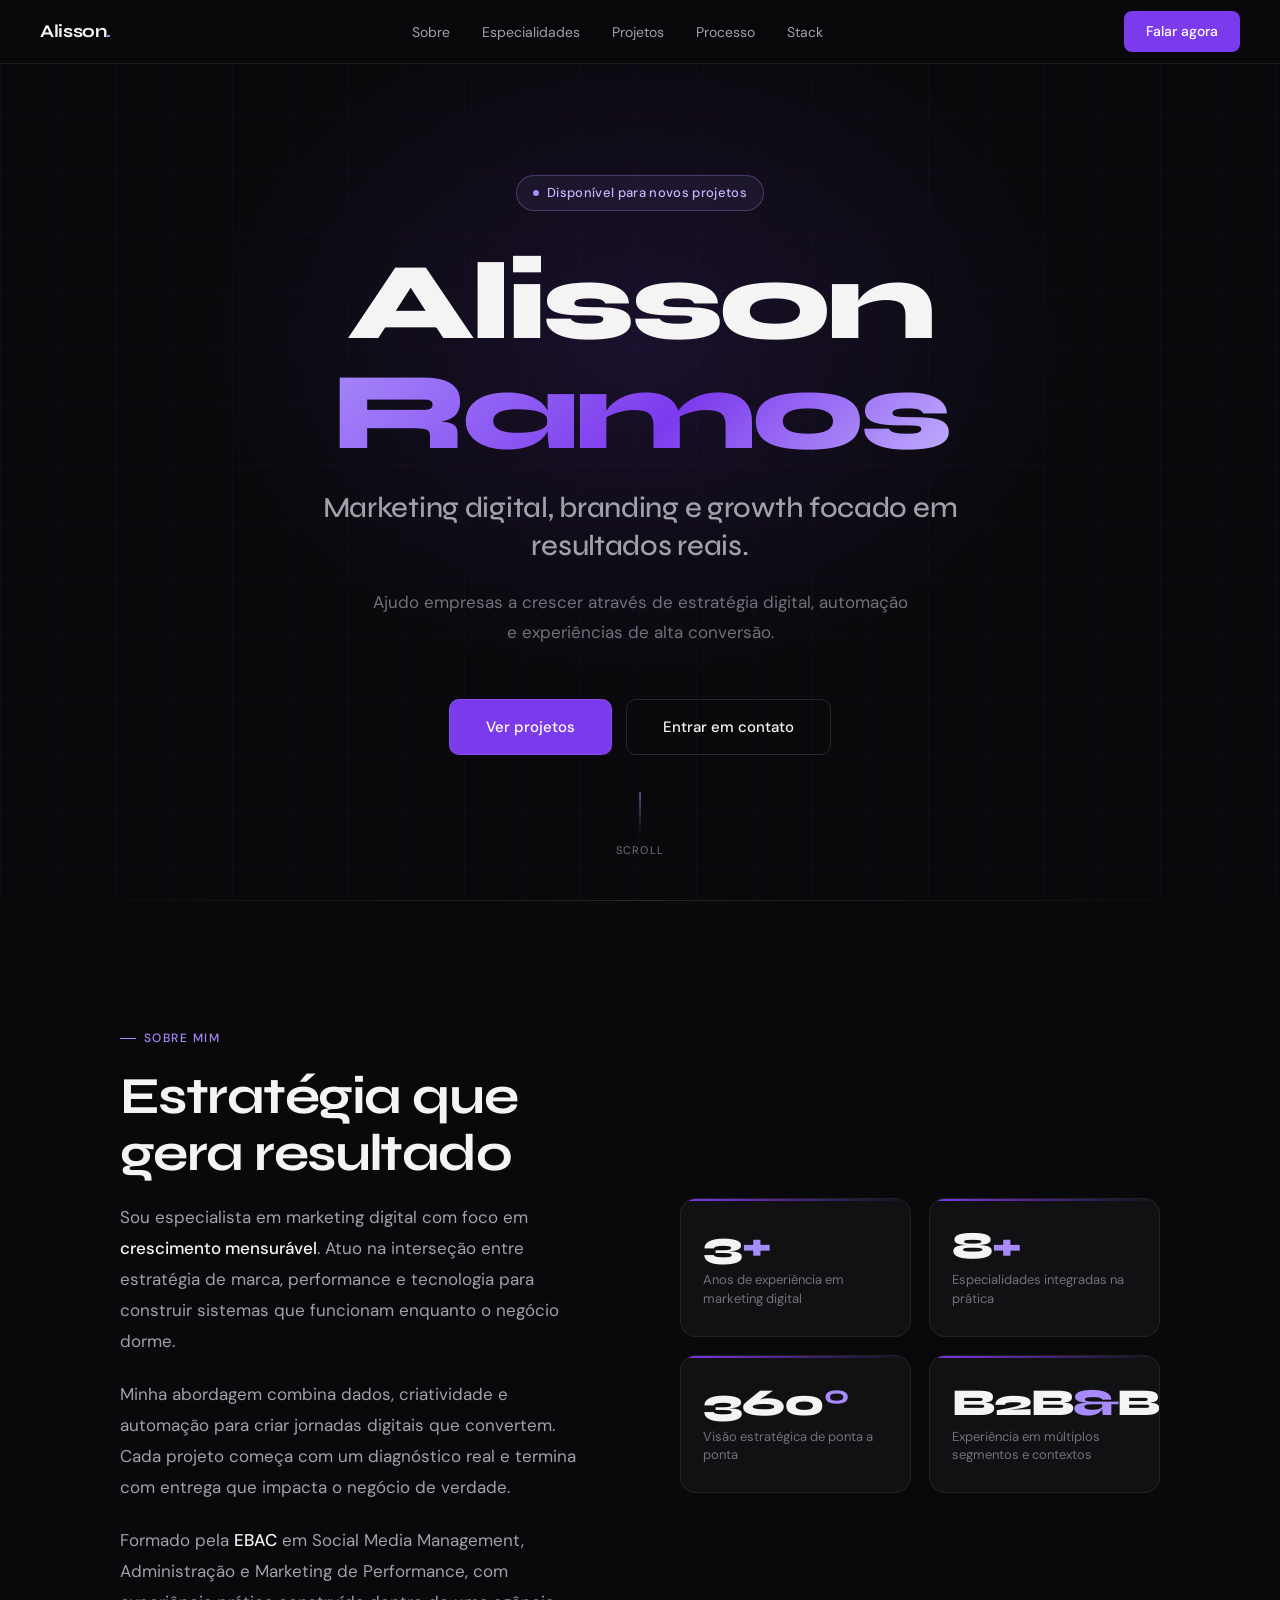
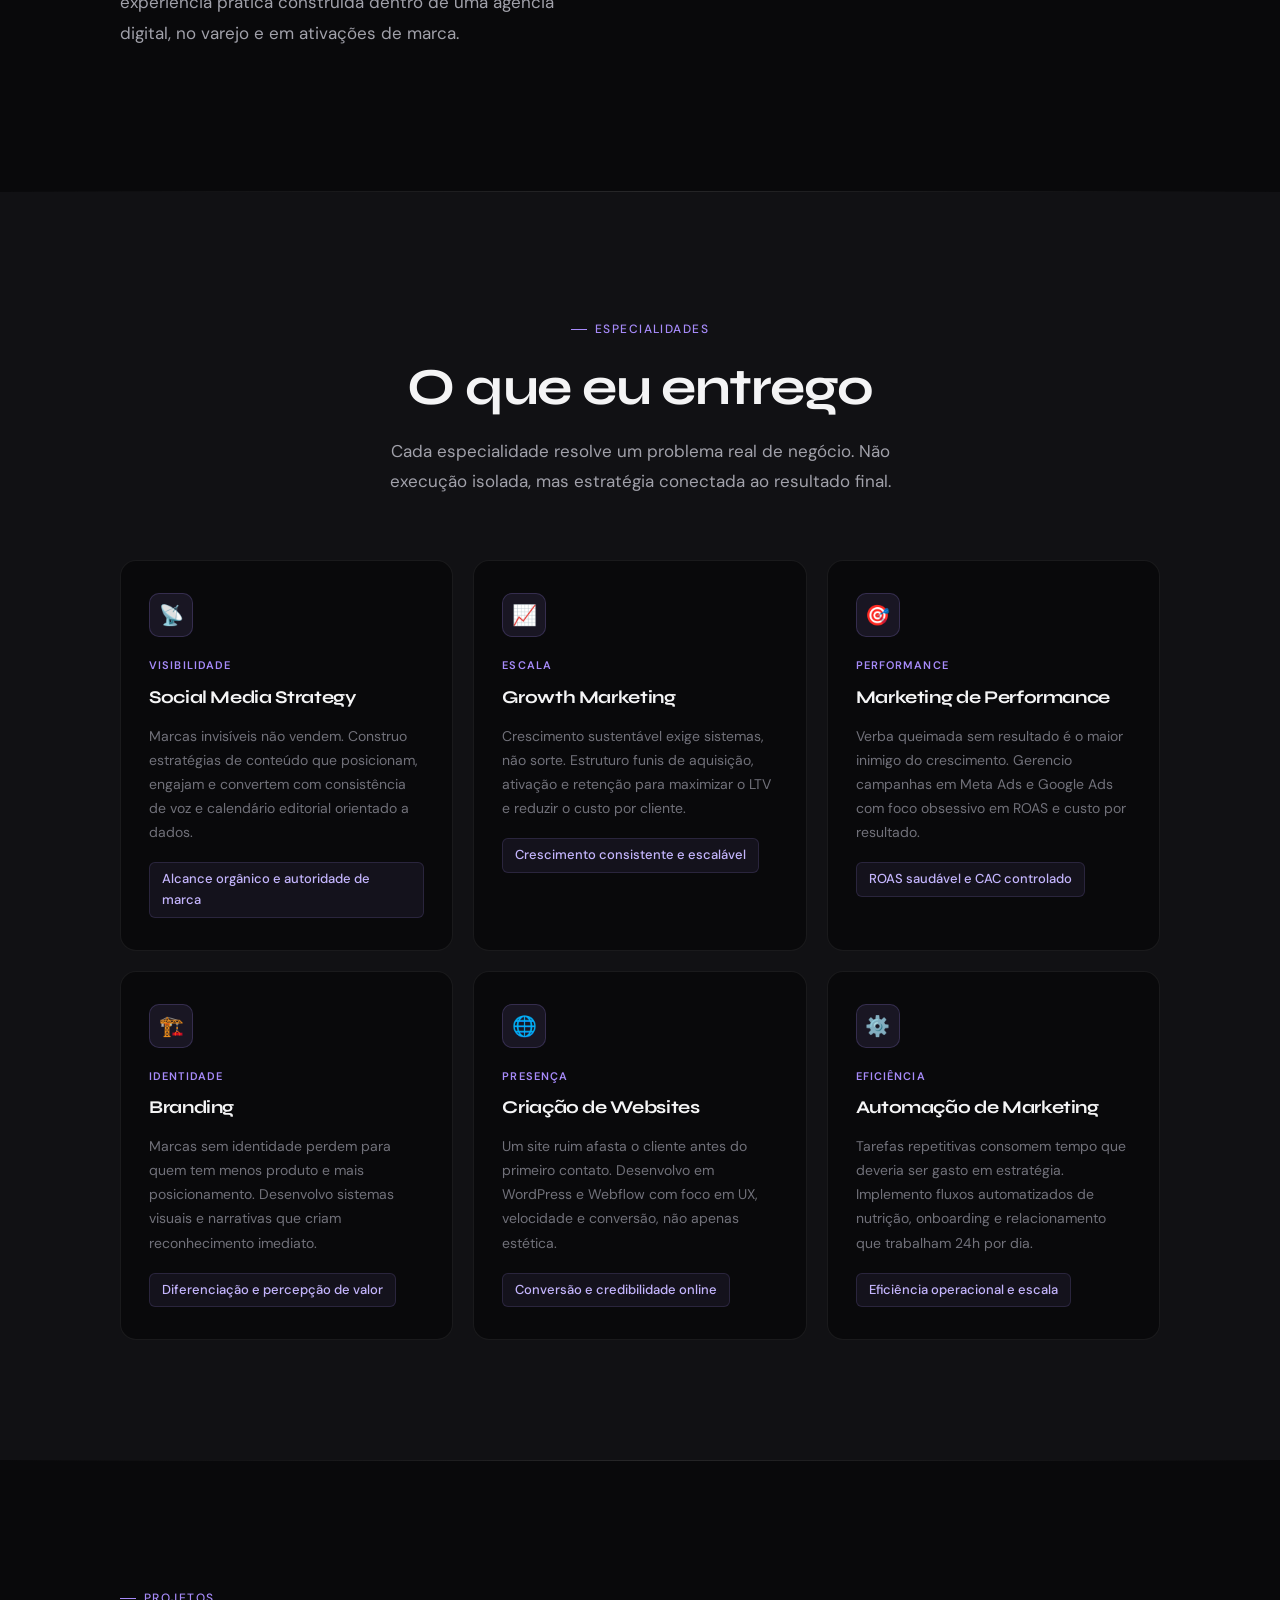
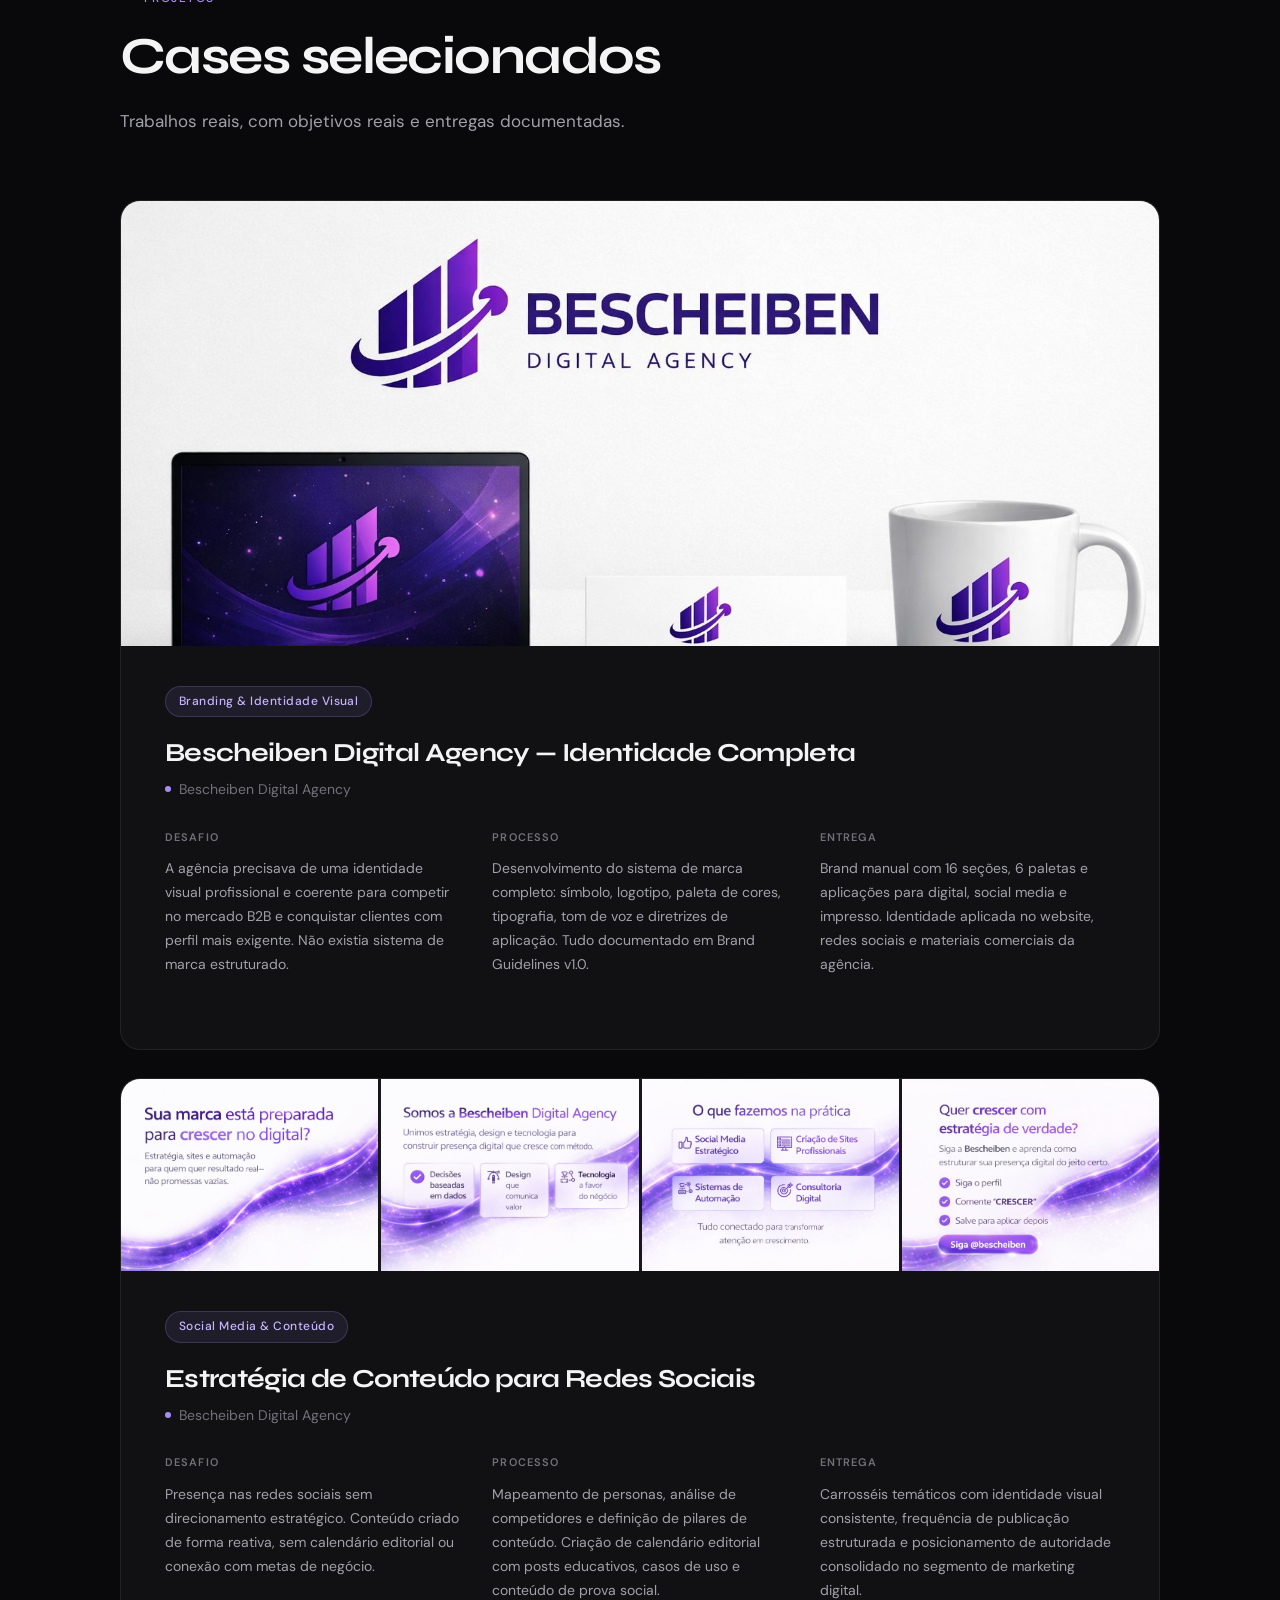
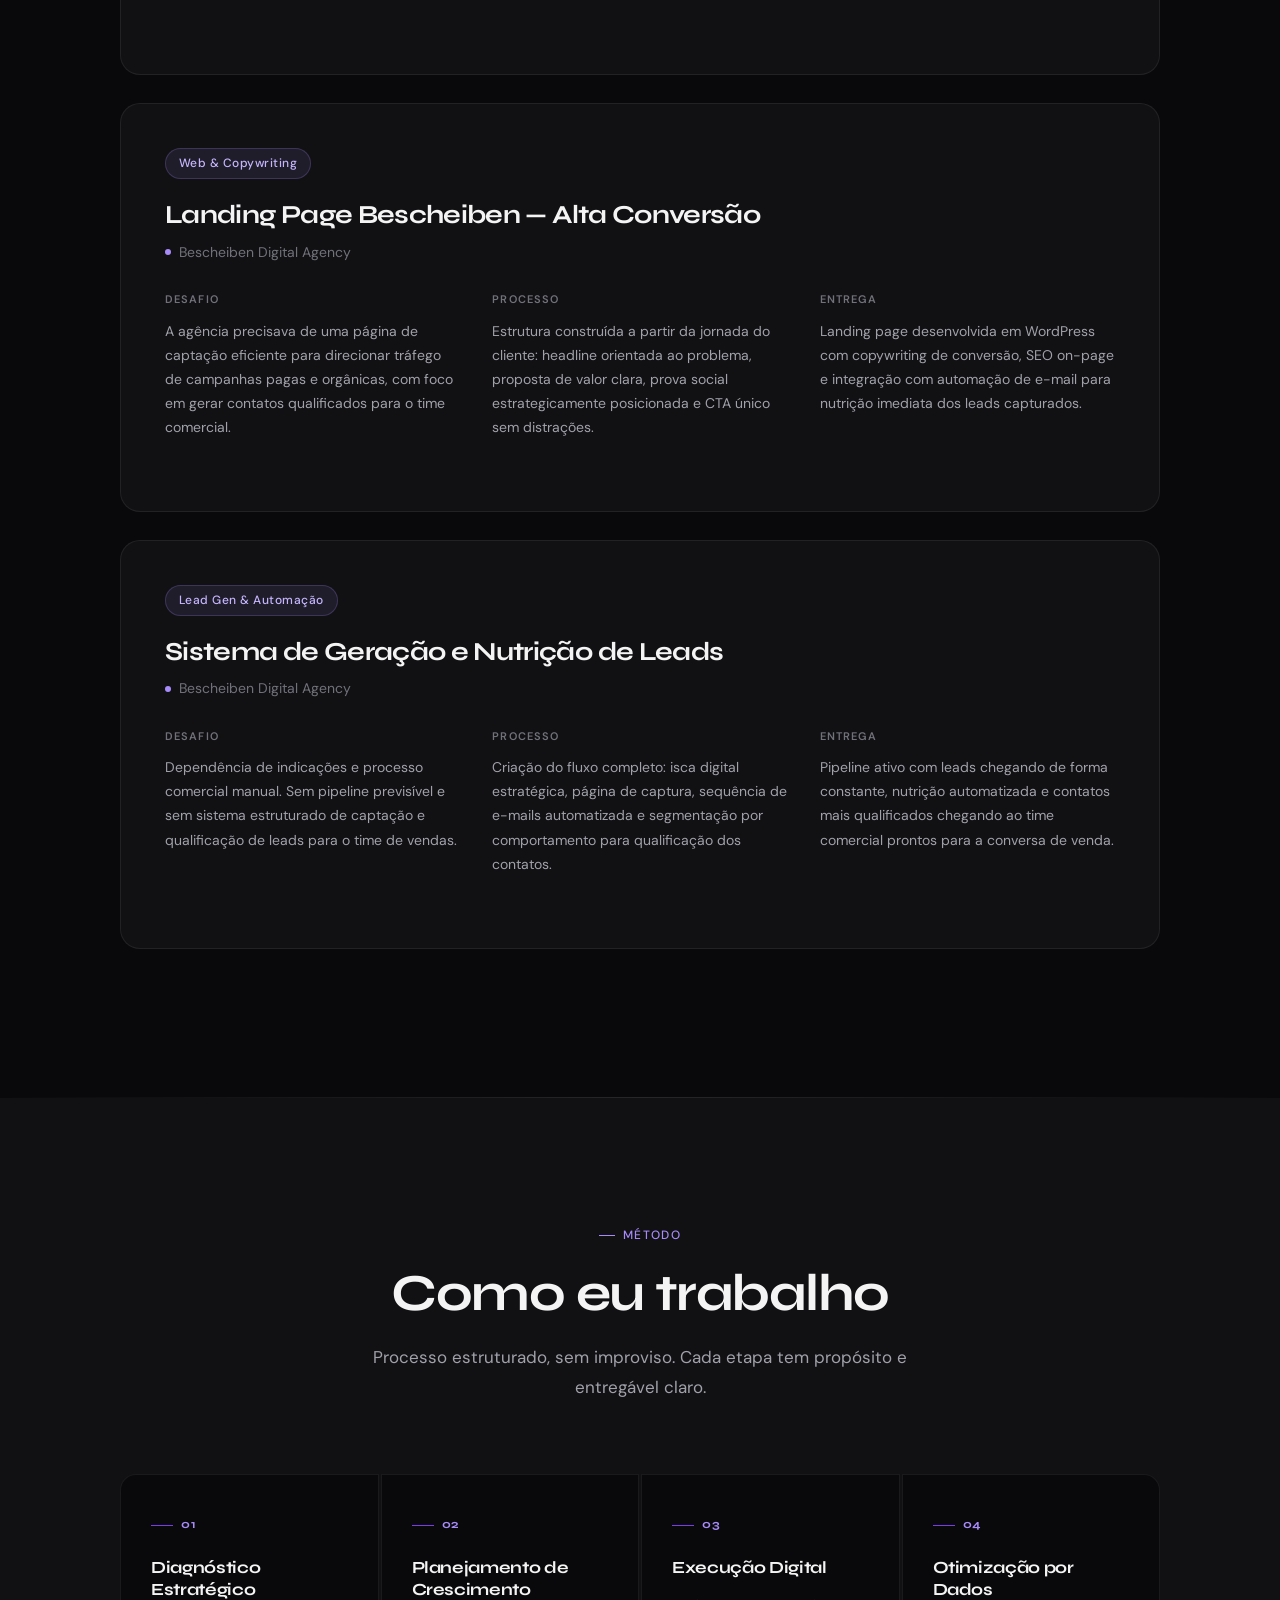
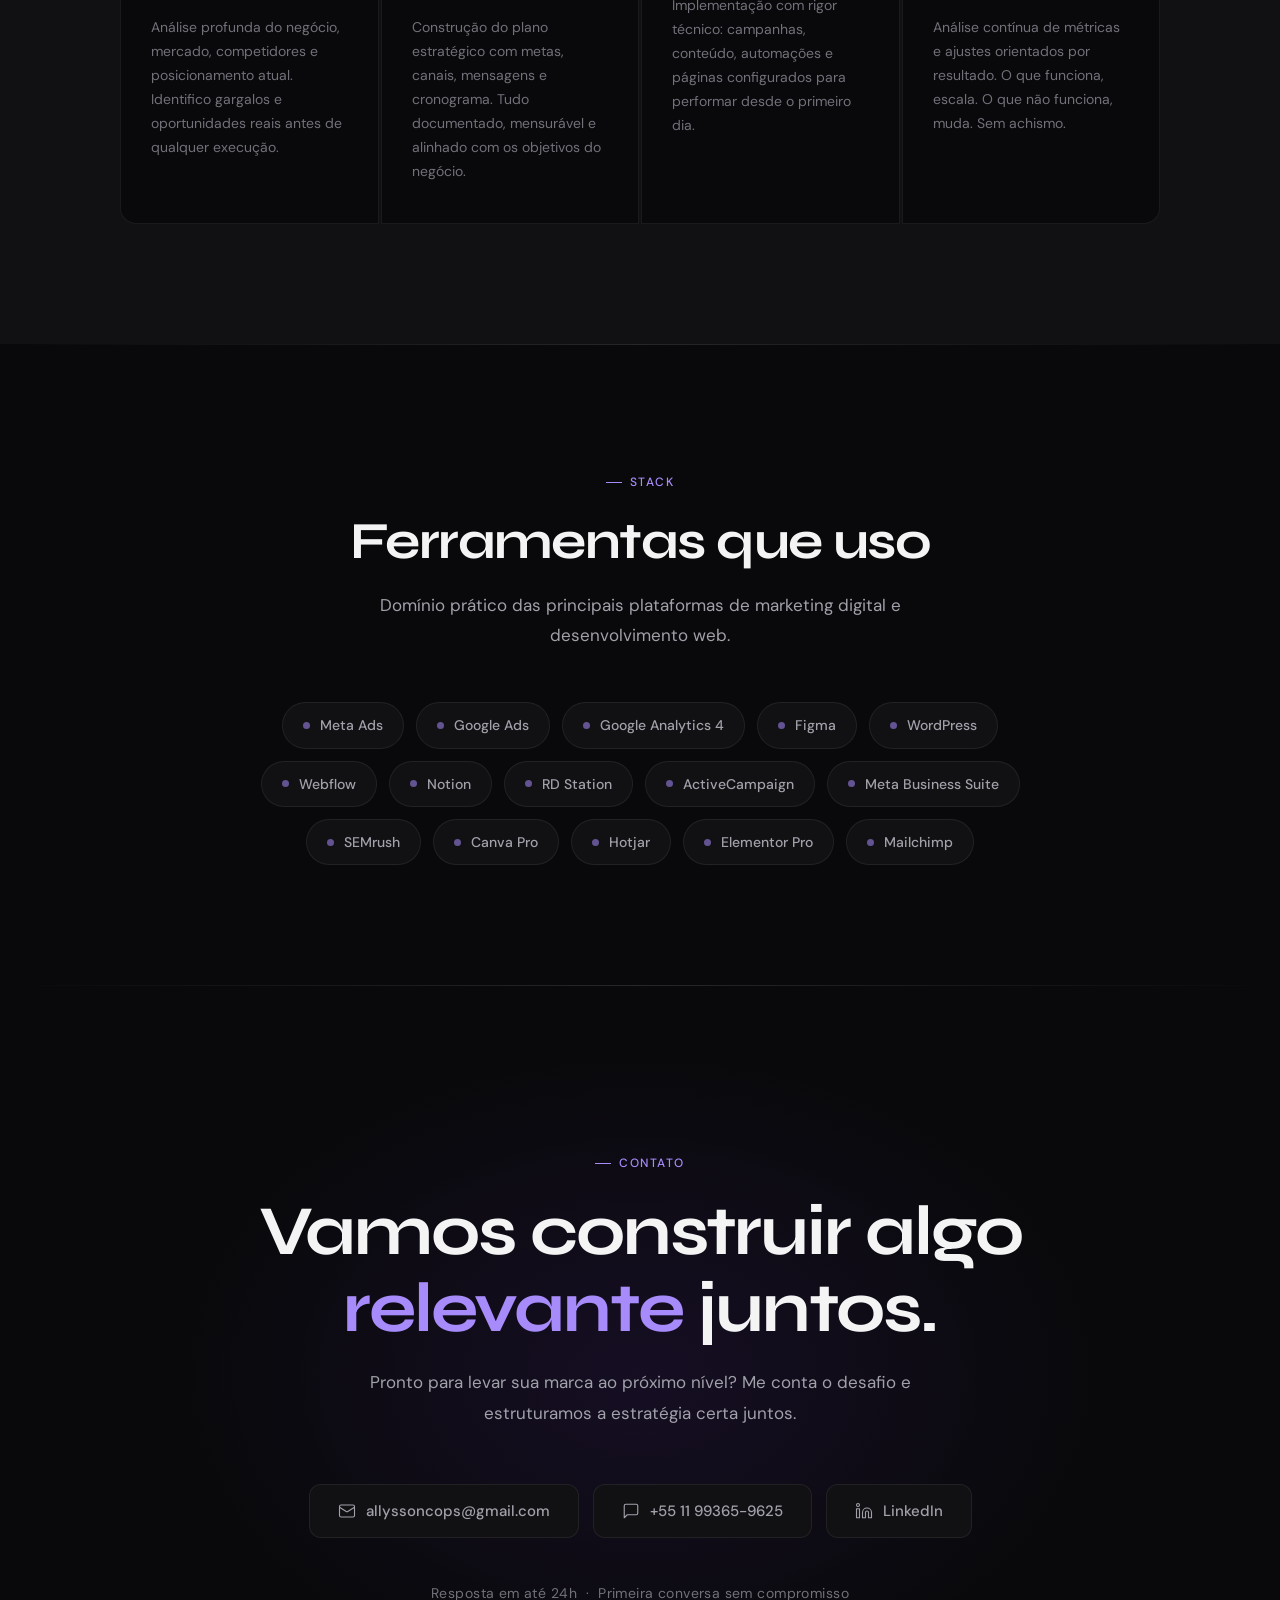
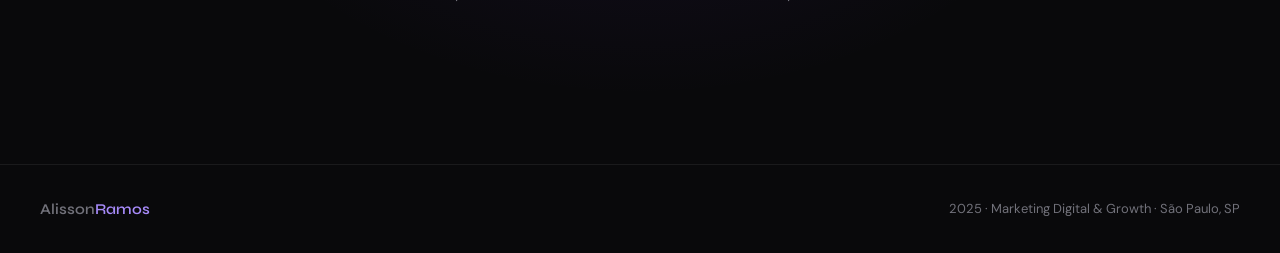
==== alisson-ramos-portfolio.html @ ea46eb3f "adiciona portfolio" ====
<!DOCTYPE html>
<html lang="pt-BR">
<head>
<meta charset="UTF-8">
<meta name="viewport" content="width=device-width, initial-scale=1.0">
<title>Alisson Ramos — Marketing Digital & Growth</title>
<link rel="preconnect" href="https://fonts.googleapis.com">
<link href="https://fonts.googleapis.com/css2?family=Syne:wght@400;500;600;700;800&family=DM+Sans:opsz,wght@9..40,300;9..40,400;9..40,500&display=swap" rel="stylesheet">
<style>
*,*::before,*::after{box-sizing:border-box;margin:0;padding:0}
:root{
  --bg:#09090b;--bg2:#111114;--bg3:#18181c;
  --border:rgba(255,255,255,0.07);--border2:rgba(255,255,255,0.12);
  --text:#f4f4f5;--muted:#71717a;--muted2:#a1a1aa;
  --purple:#a78bfa;--purple2:#7c3aed;--accent:#c4b5fd;
  --fd:'Syne',sans-serif;--fb:'DM Sans',sans-serif;
}
html{scroll-behavior:smooth}
body{background:var(--bg);color:var(--text);font-family:var(--fb);font-size:16px;line-height:1.6;overflow-x:hidden;-webkit-font-smoothing:antialiased}
a{text-decoration:none;color:inherit}

/* NAV */
nav{position:fixed;top:0;left:0;right:0;z-index:100;padding:0 40px;height:64px;display:flex;align-items:center;justify-content:space-between;background:rgba(9,9,11,0.88);backdrop-filter:blur(24px);border-bottom:1px solid var(--border)}
.nav-logo{font-family:var(--fd);font-weight:700;font-size:18px;letter-spacing:-0.02em;color:var(--text)}
.nav-logo span{color:var(--purple)}
.nav-links{display:flex;gap:32px;list-style:none}
.nav-links a{font-size:14px;color:var(--muted2);transition:color .2s}
.nav-links a:hover{color:var(--text)}
.nav-cta{background:var(--purple2);color:#fff;padding:9px 22px;border-radius:8px;font-size:14px;font-weight:500;transition:all .2s}
.nav-cta:hover{background:#6d28d9;transform:translateY(-1px)}

/* HERO */
#hero{min-height:100vh;display:flex;flex-direction:column;align-items:center;justify-content:center;text-align:center;padding:120px 40px 90px;position:relative;overflow:hidden}
.hero-glow{position:absolute;top:38%;left:50%;transform:translate(-50%,-50%);width:900px;height:700px;background:radial-gradient(ellipse at center,rgba(124,58,237,0.15) 0%,rgba(124,58,237,0.04) 50%,transparent 70%);pointer-events:none;z-index:0}
.hero-grid{position:absolute;inset:0;background-image:linear-gradient(rgba(124,58,237,0.045) 1px,transparent 1px),linear-gradient(90deg,rgba(124,58,237,0.045) 1px,transparent 1px);background-size:58px 58px;pointer-events:none}
.hero-badge{display:inline-flex;align-items:center;gap:8px;padding:7px 16px;border-radius:100px;border:1px solid rgba(167,139,250,0.3);background:rgba(167,139,250,0.08);font-size:13px;color:var(--accent);margin-bottom:36px;font-weight:500;letter-spacing:0.025em;position:relative;z-index:1}
.hero-badge::before{content:'';width:6px;height:6px;border-radius:50%;background:var(--purple);animation:pulse 2s infinite}
@keyframes pulse{0%,100%{opacity:1;transform:scale(1)}50%{opacity:.35;transform:scale(.78)}}
.hero-name{font-family:var(--fd);font-size:clamp(54px,9vw,110px);font-weight:800;letter-spacing:-0.04em;line-height:1;color:var(--text);position:relative;z-index:1;margin-bottom:22px}
.hero-name .hi{background:linear-gradient(135deg,#a78bfa 0%,#7c3aed 55%,#c4b5fd 100%);-webkit-background-clip:text;-webkit-text-fill-color:transparent;background-clip:text}
.hero-headline{font-family:var(--fd);font-size:clamp(19px,2.8vw,29px);font-weight:500;color:var(--muted2);max-width:680px;margin:0 auto 22px;line-height:1.3;letter-spacing:-0.01em;position:relative;z-index:1}
.hero-sub{font-size:17px;color:var(--muted);max-width:540px;margin:0 auto 52px;line-height:1.78;position:relative;z-index:1}
.hero-btns{display:flex;gap:14px;justify-content:center;flex-wrap:wrap;position:relative;z-index:1}
.btn-p{background:var(--purple2);color:#fff;padding:15px 36px;border-radius:10px;font-size:15px;font-weight:500;transition:all .2s;border:1px solid rgba(255,255,255,0.1)}
.btn-p:hover{background:#5b21b6;transform:translateY(-2px);box-shadow:0 12px 36px rgba(124,58,237,0.4)}
.btn-s{background:transparent;color:var(--text);padding:15px 36px;border-radius:10px;font-size:15px;font-weight:500;border:1px solid var(--border2);transition:all .2s}
.btn-s:hover{background:var(--bg3);border-color:var(--purple);color:var(--accent)}
.hero-scroll{position:absolute;bottom:40px;left:50%;transform:translateX(-50%);display:flex;flex-direction:column;align-items:center;gap:8px;color:var(--muted);font-size:11px;letter-spacing:0.12em;text-transform:uppercase}
.scroll-line{width:1px;height:42px;background:linear-gradient(to bottom,var(--purple),transparent);animation:sl 2.2s infinite}
@keyframes sl{0%{transform:scaleY(0);transform-origin:top}50%{transform:scaleY(1);transform-origin:top}51%{transform:scaleY(1);transform-origin:bottom}100%{transform:scaleY(0);transform-origin:bottom}}

/* UTILS */
.divider{height:1px;background:linear-gradient(to right,transparent,var(--border2),transparent)}
.container{max-width:1120px;margin:0 auto;padding:0 40px}
.stag{display:inline-flex;align-items:center;gap:8px;font-size:12px;font-weight:500;letter-spacing:0.12em;text-transform:uppercase;color:var(--purple);margin-bottom:20px}
.stag::before{content:'';width:16px;height:1px;background:var(--purple)}
.stitle{font-family:var(--fd);font-size:clamp(30px,5vw,52px);font-weight:700;letter-spacing:-0.03em;line-height:1.1;color:var(--text);margin-bottom:20px}
.sdesc{font-size:17px;color:var(--muted2);max-width:580px;line-height:1.78}

/* SOBRE */
#sobre{padding:120px 0}
.sobre-grid{display:grid;grid-template-columns:1fr 1fr;gap:80px;align-items:center}
.sobre-content p{font-size:17px;color:var(--muted2);line-height:1.82;margin-bottom:22px}
.sobre-content p strong{color:var(--text);font-weight:500}
.stats-grid{display:grid;grid-template-columns:1fr 1fr;gap:18px}
.stat-card{background:var(--bg2);border:1px solid var(--border);border-radius:16px;padding:28px 22px;position:relative;overflow:hidden;transition:border-color .2s}
.stat-card:hover{border-color:rgba(167,139,250,0.3)}
.stat-card::before{content:'';position:absolute;top:0;left:0;right:0;height:2px;background:linear-gradient(to right,var(--purple2),transparent)}
.stat-number{font-family:var(--fd);font-size:38px;font-weight:800;color:var(--text);letter-spacing:-0.03em;line-height:1;margin-bottom:6px}
.stat-number span{color:var(--purple)}
.stat-label{font-size:13px;color:var(--muted);line-height:1.4}

/* ESPECIALIDADES */
#especialidades{padding:120px 0;background:var(--bg2)}
.esp-header{text-align:center;margin-bottom:64px}
.esp-header .sdesc{margin:0 auto}
.cards-grid{display:grid;grid-template-columns:repeat(3,1fr);gap:20px}
.esp-card{background:var(--bg);border:1px solid var(--border);border-radius:16px;padding:32px 28px;transition:all .25s;position:relative;overflow:hidden}
.esp-card:hover{border-color:rgba(167,139,250,0.35);transform:translateY(-4px);box-shadow:0 20px 60px rgba(0,0,0,0.5)}
.esp-icon{width:44px;height:44px;border-radius:10px;background:rgba(167,139,250,0.1);border:1px solid rgba(167,139,250,0.2);display:flex;align-items:center;justify-content:center;margin-bottom:20px;font-size:20px}
.esp-tag{font-size:11px;font-weight:600;color:var(--purple);text-transform:uppercase;letter-spacing:0.1em;margin-bottom:8px}
.esp-title{font-family:var(--fd);font-size:18px;font-weight:700;color:var(--text);margin-bottom:12px;letter-spacing:-0.02em}
.esp-text{font-size:14px;color:var(--muted);line-height:1.72;margin-bottom:18px}
.esp-impact{display:inline-flex;align-items:center;gap:6px;font-size:13px;color:var(--accent);font-weight:500;padding:6px 12px;background:rgba(167,139,250,0.07);border-radius:6px;border:1px solid rgba(167,139,250,0.15)}

/* PROJETOS */
#projetos{padding:120px 0}
.project-card{background:var(--bg2);border:1px solid var(--border);border-radius:20px;overflow:hidden;margin-bottom:28px;transition:all .25s;position:relative}
.project-card:hover{border-color:rgba(167,139,250,0.28);box-shadow:0 32px 80px rgba(0,0,0,0.35)}
.project-imgs{display:grid;gap:3px;background:var(--bg3)}
.project-imgs.one{grid-template-columns:1fr}
.project-imgs.carousel{grid-template-columns:repeat(4,1fr)}
.project-imgs.two{grid-template-columns:1fr 1fr}
.project-img{width:100%;aspect-ratio:16/9;object-fit:cover;object-position:center;display:block}
.project-imgs.carousel .project-img{aspect-ratio:4/3}
.project-imgs.two .project-img{aspect-ratio:4/3}
.project-body{padding:40px 44px}
.project-tag{display:inline-flex;align-items:center;gap:6px;padding:5px 13px;border-radius:100px;background:rgba(167,139,250,0.1);border:1px solid rgba(167,139,250,0.22);font-size:12px;color:var(--accent);font-weight:500;letter-spacing:0.04em;margin-bottom:20px}
.project-title{font-family:var(--fd);font-size:26px;font-weight:700;color:var(--text);letter-spacing:-0.025em;margin-bottom:10px;line-height:1.2}
.project-company{font-size:14px;color:var(--muted);display:flex;align-items:center;gap:8px;margin-bottom:28px}
.project-company::before{content:'';width:6px;height:6px;border-radius:50%;background:var(--purple)}
.project-cols{display:grid;grid-template-columns:1fr 1fr 1fr;gap:32px;margin-bottom:32px}
.col-label{font-size:11px;font-weight:600;letter-spacing:0.1em;text-transform:uppercase;color:var(--muted);margin-bottom:10px}
.col-text{font-size:14px;color:var(--muted2);line-height:1.72}

/* PROCESSO */
#processo{padding:120px 0;background:var(--bg2)}
.processo-header{text-align:center;margin-bottom:72px}
.processo-header .sdesc{margin:0 auto}
.processo-grid{display:grid;grid-template-columns:repeat(4,1fr);gap:2px}
.pstep{background:var(--bg);border:1px solid var(--border);padding:40px 30px;transition:all .2s}
.pstep:first-child{border-radius:16px 0 0 16px}
.pstep:last-child{border-radius:0 16px 16px 0}
.pstep:hover{background:var(--bg3);border-color:rgba(167,139,250,0.22);z-index:1;position:relative}
.pnum{font-family:var(--fd);font-size:12px;font-weight:700;color:var(--purple);letter-spacing:0.08em;text-transform:uppercase;margin-bottom:22px;display:flex;align-items:center;gap:8px}
.pnum::before{content:'';width:22px;height:1px;background:var(--purple2)}
.ptitle{font-family:var(--fd);font-size:17px;font-weight:700;color:var(--text);letter-spacing:-0.02em;margin-bottom:14px;line-height:1.3}
.pdesc{font-size:14px;color:var(--muted);line-height:1.72}

/* FERRAMENTAS */
#ferramentas{padding:120px 0}
.tools-header{text-align:center;margin-bottom:52px}
.tools-grid{display:flex;flex-wrap:wrap;gap:12px;justify-content:center;max-width:820px;margin:0 auto}
.tool-pill{display:flex;align-items:center;gap:10px;padding:11px 20px;background:var(--bg2);border:1px solid var(--border);border-radius:100px;font-size:14px;color:var(--muted2);font-weight:500;transition:all .2s;cursor:default}
.tool-pill:hover{border-color:rgba(167,139,250,0.4);color:var(--text);background:var(--bg3)}
.tool-dot{width:7px;height:7px;border-radius:50%;background:var(--purple);opacity:0.55}

/* CONTATO */
#contato{padding:160px 0;position:relative;overflow:hidden}
.contato-bg{position:absolute;top:50%;left:50%;transform:translate(-50%,-50%);width:1000px;height:700px;background:radial-gradient(ellipse at center,rgba(124,58,237,0.11) 0%,transparent 65%);pointer-events:none}
.contato-inner{text-align:center;position:relative;z-index:1}
.contato-inner .stitle{font-size:clamp(38px,6vw,70px)}
.contato-inner .sdesc{margin:0 auto 56px}
.contact-links{display:flex;gap:14px;justify-content:center;flex-wrap:wrap;margin-bottom:44px}
.contact-link{display:flex;align-items:center;gap:10px;padding:14px 28px;background:var(--bg2);border:1px solid var(--border);border-radius:12px;color:var(--muted2);font-size:15px;font-weight:500;transition:all .2s}
.contact-link:hover{border-color:rgba(167,139,250,0.42);color:var(--text);transform:translateY(-2px);box-shadow:0 12px 40px rgba(0,0,0,0.32)}
.contact-link svg{width:18px;height:18px;flex-shrink:0}
.contato-note{font-size:14px;color:var(--muted);letter-spacing:0.03em}

/* FOOTER */
footer{padding:32px 40px;border-top:1px solid var(--border);display:flex;align-items:center;justify-content:space-between;position:relative;z-index:1}
.footer-name{font-family:var(--fd);font-size:15px;font-weight:600;color:var(--muted)}
.footer-name span{color:var(--purple)}
.footer-copy{font-size:13px;color:var(--muted)}

/* REVEAL ANIMATIONS */
.reveal{opacity:0;transform:translateY(28px);transition:opacity .65s ease,transform .65s ease}
.reveal.visible{opacity:1;transform:none}

/* RESPONSIVE */
@media(max-width:960px){
  nav{padding:0 24px}
  .nav-links{display:none}
  .container{padding:0 24px}
  .sobre-grid{grid-template-columns:1fr;gap:48px}
  .cards-grid{grid-template-columns:1fr 1fr}
  .project-cols{grid-template-columns:1fr;gap:20px}
  .project-imgs.carousel{grid-template-columns:1fr 1fr}
  .processo-grid{grid-template-columns:1fr 1fr}
  .pstep:nth-child(1){border-radius:16px 0 0 0}
  .pstep:nth-child(2){border-radius:0 16px 0 0}
  .pstep:nth-child(3){border-radius:0 0 0 16px}
  .pstep:nth-child(4){border-radius:0 0 16px 0}
  .project-body{padding:28px 24px}
}
@media(max-width:600px){
  .cards-grid{grid-template-columns:1fr}
  .processo-grid{grid-template-columns:1fr}
  .pstep:first-child{border-radius:16px 16px 0 0}
  .pstep:last-child{border-radius:0 0 16px 16px}
  .hero-btns{flex-direction:column;align-items:center}
  .project-imgs.carousel{grid-template-columns:1fr}
  .project-imgs.two{grid-template-columns:1fr}
  footer{flex-direction:column;gap:12px;text-align:center}
  .contact-links{flex-direction:column;align-items:center}
  .stats-grid{grid-template-columns:1fr}
}
</style>
</head>
<body>

<nav>
  <a href="#" class="nav-logo">Alisson<span>.</span></a>
  <ul class="nav-links">
    <li><a href="#sobre">Sobre</a></li>
    <li><a href="#especialidades">Especialidades</a></li>
    <li><a href="#projetos">Projetos</a></li>
    <li><a href="#processo">Processo</a></li>
    <li><a href="#ferramentas">Stack</a></li>
  </ul>
  <a href="#contato" class="nav-cta">Falar agora</a>
</nav>

<section id="hero">
  <div class="hero-grid"></div>
  <div class="hero-glow"></div>
  <div class="hero-badge">Disponível para novos projetos</div>
  <h1 class="hero-name">Alisson<br><span class="hi">Ramos</span></h1>
  <p class="hero-headline">Marketing digital, branding e growth focado em resultados reais.</p>
  <p class="hero-sub">Ajudo empresas a crescer através de estratégia digital, automação e experiências de alta conversão.</p>
  <div class="hero-btns">
    <a href="#projetos" class="btn-p">Ver projetos</a>
    <a href="#contato" class="btn-s">Entrar em contato</a>
  </div>
  <div class="hero-scroll">
    <div class="scroll-line"></div>
    <span>scroll</span>
  </div>
</section>

<div class="divider"></div>

<section id="sobre">
  <div class="container">
    <div class="sobre-grid">
      <div class="sobre-content reveal">
        <div class="stag">Sobre mim</div>
        <h2 class="stitle">Estratégia que gera resultado</h2>
        <p>Sou especialista em marketing digital com foco em <strong>crescimento mensurável</strong>. Atuo na interseção entre estratégia de marca, performance e tecnologia para construir sistemas que funcionam enquanto o negócio dorme.</p>
        <p>Minha abordagem combina dados, criatividade e automação para criar jornadas digitais que convertem. Cada projeto começa com um diagnóstico real e termina com entrega que impacta o negócio de verdade.</p>
        <p>Formado pela <strong>EBAC</strong> em Social Media Management, Administração e Marketing de Performance, com experiência prática construída dentro de uma agência digital, no varejo e em ativações de marca.</p>
      </div>
      <div class="stats-grid reveal">
        <div class="stat-card">
          <div class="stat-number">3<span>+</span></div>
          <div class="stat-label">Anos de experiência em marketing digital</div>
        </div>
        <div class="stat-card">
          <div class="stat-number">8<span>+</span></div>
          <div class="stat-label">Especialidades integradas na prática</div>
        </div>
        <div class="stat-card">
          <div class="stat-number">360<span>°</span></div>
          <div class="stat-label">Visão estratégica de ponta a ponta</div>
        </div>
        <div class="stat-card">
          <div class="stat-number">B2B<span>&amp;</span>B2C</div>
          <div class="stat-label">Experiência em múltiplos segmentos e contextos</div>
        </div>
      </div>
    </div>
  </div>
</section>

<div class="divider"></div>

<section id="especialidades">
  <div class="container">
    <div class="esp-header reveal">
      <div class="stag">Especialidades</div>
      <h2 class="stitle">O que eu entrego</h2>
      <p class="sdesc">Cada especialidade resolve um problema real de negócio. Não execução isolada, mas estratégia conectada ao resultado final.</p>
    </div>
    <div class="cards-grid">
      <div class="esp-card reveal">
        <div class="esp-icon">📡</div>
        <div class="esp-tag">Visibilidade</div>
        <div class="esp-title">Social Media Strategy</div>
        <p class="esp-text">Marcas invisíveis não vendem. Construo estratégias de conteúdo que posicionam, engajam e convertem com consistência de voz e calendário editorial orientado a dados.</p>
        <div class="esp-impact">Alcance orgânico e autoridade de marca</div>
      </div>
      <div class="esp-card reveal">
        <div class="esp-icon">📈</div>
        <div class="esp-tag">Escala</div>
        <div class="esp-title">Growth Marketing</div>
        <p class="esp-text">Crescimento sustentável exige sistemas, não sorte. Estruturo funis de aquisição, ativação e retenção para maximizar o LTV e reduzir o custo por cliente.</p>
        <div class="esp-impact">Crescimento consistente e escalável</div>
      </div>
      <div class="esp-card reveal">
        <div class="esp-icon">🎯</div>
        <div class="esp-tag">Performance</div>
        <div class="esp-title">Marketing de Performance</div>
        <p class="esp-text">Verba queimada sem resultado é o maior inimigo do crescimento. Gerencio campanhas em Meta Ads e Google Ads com foco obsessivo em ROAS e custo por resultado.</p>
        <div class="esp-impact">ROAS saudável e CAC controlado</div>
      </div>
      <div class="esp-card reveal">
        <div class="esp-icon">🏗️</div>
        <div class="esp-tag">Identidade</div>
        <div class="esp-title">Branding</div>
        <p class="esp-text">Marcas sem identidade perdem para quem tem menos produto e mais posicionamento. Desenvolvo sistemas visuais e narrativas que criam reconhecimento imediato.</p>
        <div class="esp-impact">Diferenciação e percepção de valor</div>
      </div>
      <div class="esp-card reveal">
        <div class="esp-icon">🌐</div>
        <div class="esp-tag">Presença</div>
        <div class="esp-title">Criação de Websites</div>
        <p class="esp-text">Um site ruim afasta o cliente antes do primeiro contato. Desenvolvo em WordPress e Webflow com foco em UX, velocidade e conversão, não apenas estética.</p>
        <div class="esp-impact">Conversão e credibilidade online</div>
      </div>
      <div class="esp-card reveal">
        <div class="esp-icon">⚙️</div>
        <div class="esp-tag">Eficiência</div>
        <div class="esp-title">Automação de Marketing</div>
        <p class="esp-text">Tarefas repetitivas consomem tempo que deveria ser gasto em estratégia. Implemento fluxos automatizados de nutrição, onboarding e relacionamento que trabalham 24h por dia.</p>
        <div class="esp-impact">Eficiência operacional e escala</div>
      </div>
    </div>
  </div>
</section>

<div class="divider"></div>

<section id="projetos">
  <div class="container">
    <div class="reveal" style="margin-bottom:64px">
      <div class="stag">Projetos</div>
      <h2 class="stitle">Cases selecionados</h2>
      <p class="sdesc">Trabalhos reais, com objetivos reais e entregas documentadas.</p>
    </div>

    <!-- PROJETO 1 -->
    <div class="project-card reveal">
      <div class="project-imgs one">
        <img class="project-img" style="aspect-ratio:21/9;object-position:center top" src="[data-uri]" alt="Bescheiben Digital Agency — Brand Identity Mockup">
      </div>
      <div class="project-body">
        <div class="project-tag">Branding &amp; Identidade Visual</div>
        <div class="project-title">Bescheiben Digital Agency — Identidade Completa</div>
        <div class="project-company">Bescheiben Digital Agency</div>
        <div class="project-cols">
          <div>
            <div class="col-label">Desafio</div>
            <p class="col-text">A agência precisava de uma identidade visual profissional e coerente para competir no mercado B2B e conquistar clientes com perfil mais exigente. Não existia sistema de marca estruturado.</p>
          </div>
          <div>
            <div class="col-label">Processo</div>
            <p class="col-text">Desenvolvimento do sistema de marca completo: símbolo, logotipo, paleta de cores, tipografia, tom de voz e diretrizes de aplicação. Tudo documentado em Brand Guidelines v1.0.</p>
          </div>
          <div>
            <div class="col-label">Entrega</div>
            <p class="col-text">Brand manual com 16 seções, 6 paletas e aplicações para digital, social media e impresso. Identidade aplicada no website, redes sociais e materiais comerciais da agência.</p>
          </div>
        </div>
      </div>
    </div>

    <!-- PROJETO 2 -->
    <div class="project-card reveal">
      <div class="project-imgs carousel">
        <img class="project-img" src="[data-uri]" alt="Carrossel Bescheiben - Slide 1">
        <img class="project-img" src="[data-uri]" alt="Carrossel Bescheiben - Slide 2">
        <img class="project-img" src="[data-uri]" alt="Carrossel Bescheiben - Slide 3">
        <img class="project-img" src="[data-uri]" alt="Carrossel Bescheiben - Slide 4">
      </div>
      <div class="project-body">
        <div class="project-tag">Social Media &amp; Conteúdo</div>
        <div class="project-title">Estratégia de Conteúdo para Redes Sociais</div>
        <div class="project-company">Bescheiben Digital Agency</div>
        <div class="project-cols">
          <div>
            <div class="col-label">Desafio</div>
            <p class="col-text">Presença nas redes sociais sem direcionamento estratégico. Conteúdo criado de forma reativa, sem calendário editorial ou conexão com metas de negócio.</p>
          </div>
          <div>
            <div class="col-label">Processo</div>
            <p class="col-text">Mapeamento de personas, análise de competidores e definição de pilares de conteúdo. Criação de calendário editorial com posts educativos, casos de uso e conteúdo de prova social.</p>
          </div>
          <div>
            <div class="col-label">Entrega</div>
            <p class="col-text">Carrosséis temáticos com identidade visual consistente, frequência de publicação estruturada e posicionamento de autoridade consolidado no segmento de marketing digital.</p>
          </div>
        </div>
      </div>
    </div>

    <!-- PROJETO 3 -->
    <div class="project-card reveal">
      <div class="project-body" style="padding-top:44px">
        <div class="project-tag">Web &amp; Copywriting</div>
        <div class="project-title">Landing Page Bescheiben — Alta Conversão</div>
        <div class="project-company">Bescheiben Digital Agency</div>
        <div class="project-cols">
          <div>
            <div class="col-label">Desafio</div>
            <p class="col-text">A agência precisava de uma página de captação eficiente para direcionar tráfego de campanhas pagas e orgânicas, com foco em gerar contatos qualificados para o time comercial.</p>
          </div>
          <div>
            <div class="col-label">Processo</div>
            <p class="col-text">Estrutura construída a partir da jornada do cliente: headline orientada ao problema, proposta de valor clara, prova social estrategicamente posicionada e CTA único sem distrações.</p>
          </div>
          <div>
            <div class="col-label">Entrega</div>
            <p class="col-text">Landing page desenvolvida em WordPress com copywriting de conversão, SEO on-page e integração com automação de e-mail para nutrição imediata dos leads capturados.</p>
          </div>
        </div>
      </div>
    </div>

    <!-- PROJETO 4 -->
    <div class="project-card reveal">
      <div class="project-body" style="padding-top:44px">
        <div class="project-tag">Lead Gen &amp; Automação</div>
        <div class="project-title">Sistema de Geração e Nutrição de Leads</div>
        <div class="project-company">Bescheiben Digital Agency</div>
        <div class="project-cols">
          <div>
            <div class="col-label">Desafio</div>
            <p class="col-text">Dependência de indicações e processo comercial manual. Sem pipeline previsível e sem sistema estruturado de captação e qualificação de leads para o time de vendas.</p>
          </div>
          <div>
            <div class="col-label">Processo</div>
            <p class="col-text">Criação do fluxo completo: isca digital estratégica, página de captura, sequência de e-mails automatizada e segmentação por comportamento para qualificação dos contatos.</p>
          </div>
          <div>
            <div class="col-label">Entrega</div>
            <p class="col-text">Pipeline ativo com leads chegando de forma constante, nutrição automatizada e contatos mais qualificados chegando ao time comercial prontos para a conversa de venda.</p>
          </div>
        </div>
      </div>
    </div>

  </div>
</section>

<div class="divider"></div>

<section id="processo">
  <div class="container">
    <div class="processo-header reveal">
      <div class="stag">Método</div>
      <h2 class="stitle">Como eu trabalho</h2>
      <p class="sdesc">Processo estruturado, sem improviso. Cada etapa tem propósito e entregável claro.</p>
    </div>
    <div class="processo-grid">
      <div class="pstep reveal">
        <div class="pnum">01</div>
        <div class="ptitle">Diagnóstico Estratégico</div>
        <p class="pdesc">Análise profunda do negócio, mercado, competidores e posicionamento atual. Identifico gargalos e oportunidades reais antes de qualquer execução.</p>
      </div>
      <div class="pstep reveal">
        <div class="pnum">02</div>
        <div class="ptitle">Planejamento de Crescimento</div>
        <p class="pdesc">Construção do plano estratégico com metas, canais, mensagens e cronograma. Tudo documentado, mensurável e alinhado com os objetivos do negócio.</p>
      </div>
      <div class="pstep reveal">
        <div class="pnum">03</div>
        <div class="ptitle">Execução Digital</div>
        <p class="pdesc">Implementação com rigor técnico: campanhas, conteúdo, automações e páginas configurados para performar desde o primeiro dia.</p>
      </div>
      <div class="pstep reveal">
        <div class="pnum">04</div>
        <div class="ptitle">Otimização por Dados</div>
        <p class="pdesc">Análise contínua de métricas e ajustes orientados por resultado. O que funciona, escala. O que não funciona, muda. Sem achismo.</p>
      </div>
    </div>
  </div>
</section>

<div class="divider"></div>

<section id="ferramentas">
  <div class="container">
    <div class="tools-header reveal">
      <div class="stag">Stack</div>
      <h2 class="stitle">Ferramentas que uso</h2>
      <p class="sdesc" style="margin:0 auto 48px">Domínio prático das principais plataformas de marketing digital e desenvolvimento web.</p>
    </div>
    <div class="tools-grid reveal">
      <div class="tool-pill"><div class="tool-dot"></div>Meta Ads</div>
      <div class="tool-pill"><div class="tool-dot"></div>Google Ads</div>
      <div class="tool-pill"><div class="tool-dot"></div>Google Analytics 4</div>
      <div class="tool-pill"><div class="tool-dot"></div>Figma</div>
      <div class="tool-pill"><div class="tool-dot"></div>WordPress</div>
      <div class="tool-pill"><div class="tool-dot"></div>Webflow</div>
      <div class="tool-pill"><div class="tool-dot"></div>Notion</div>
      <div class="tool-pill"><div class="tool-dot"></div>RD Station</div>
      <div class="tool-pill"><div class="tool-dot"></div>ActiveCampaign</div>
      <div class="tool-pill"><div class="tool-dot"></div>Meta Business Suite</div>
      <div class="tool-pill"><div class="tool-dot"></div>SEMrush</div>
      <div class="tool-pill"><div class="tool-dot"></div>Canva Pro</div>
      <div class="tool-pill"><div class="tool-dot"></div>Hotjar</div>
      <div class="tool-pill"><div class="tool-dot"></div>Elementor Pro</div>
      <div class="tool-pill"><div class="tool-dot"></div>Mailchimp</div>
    </div>
  </div>
</section>

<div class="divider"></div>

<section id="contato">
  <div class="contato-bg"></div>
  <div class="container">
    <div class="contato-inner reveal">
      <div class="stag" style="justify-content:center;margin-bottom:20px">Contato</div>
      <h2 class="stitle">Vamos construir algo<br><span style="color:var(--purple)">relevante</span> juntos.</h2>
      <p class="sdesc">Pronto para levar sua marca ao próximo nível? Me conta o desafio e estruturamos a estratégia certa juntos.</p>
      <div class="contact-links">
        <a href="mailto:allyssoncops@gmail.com" class="contact-link">
          <svg viewBox="0 0 24 24" fill="none" stroke="currentColor" stroke-width="1.5" stroke-linecap="round" stroke-linejoin="round"><rect x="2" y="4" width="20" height="16" rx="2"/><path d="m22 7-8.97 5.7a1.94 1.94 0 0 1-2.06 0L2 7"/></svg>
          allyssoncops@gmail.com
        </a>
        <a href="https://wa.me/5511993659625" target="_blank" class="contact-link">
          <svg viewBox="0 0 24 24" fill="none" stroke="currentColor" stroke-width="1.5" stroke-linecap="round" stroke-linejoin="round"><path d="M21 15a2 2 0 0 1-2 2H7l-4 4V5a2 2 0 0 1 2-2h14a2 2 0 0 1 2 2z"/></svg>
          +55 11 99365-9625
        </a>
        <a href="https://www.linkedin.com/in/alizesss/" target="_blank" class="contact-link">
          <svg viewBox="0 0 24 24" fill="none" stroke="currentColor" stroke-width="1.5" stroke-linecap="round" stroke-linejoin="round"><path d="M16 8a6 6 0 0 1 6 6v7h-4v-7a2 2 0 0 0-2-2 2 2 0 0 0-2 2v7h-4v-7a6 6 0 0 1 6-6z"/><rect x="2" y="9" width="4" height="12"/><circle cx="4" cy="4" r="2"/></svg>
          LinkedIn
        </a>
      </div>
      <p class="contato-note">Resposta em até 24h &nbsp;&middot;&nbsp; Primeira conversa sem compromisso</p>
    </div>
  </div>
</section>

<footer>
  <div class="footer-name">Alisson<span>Ramos</span></div>
  <div class="footer-copy">2025 &middot; Marketing Digital &amp; Growth &middot; São Paulo, SP</div>
</footer>

<script>
const observer = new IntersectionObserver((entries) => {
  entries.forEach(e => {
    if(e.isIntersecting){
      e.target.classList.add('visible');
    }
  });
}, {threshold: 0.08});
document.querySelectorAll('.reveal').forEach(el => observer.observe(el));
</script>
</body>
</html>
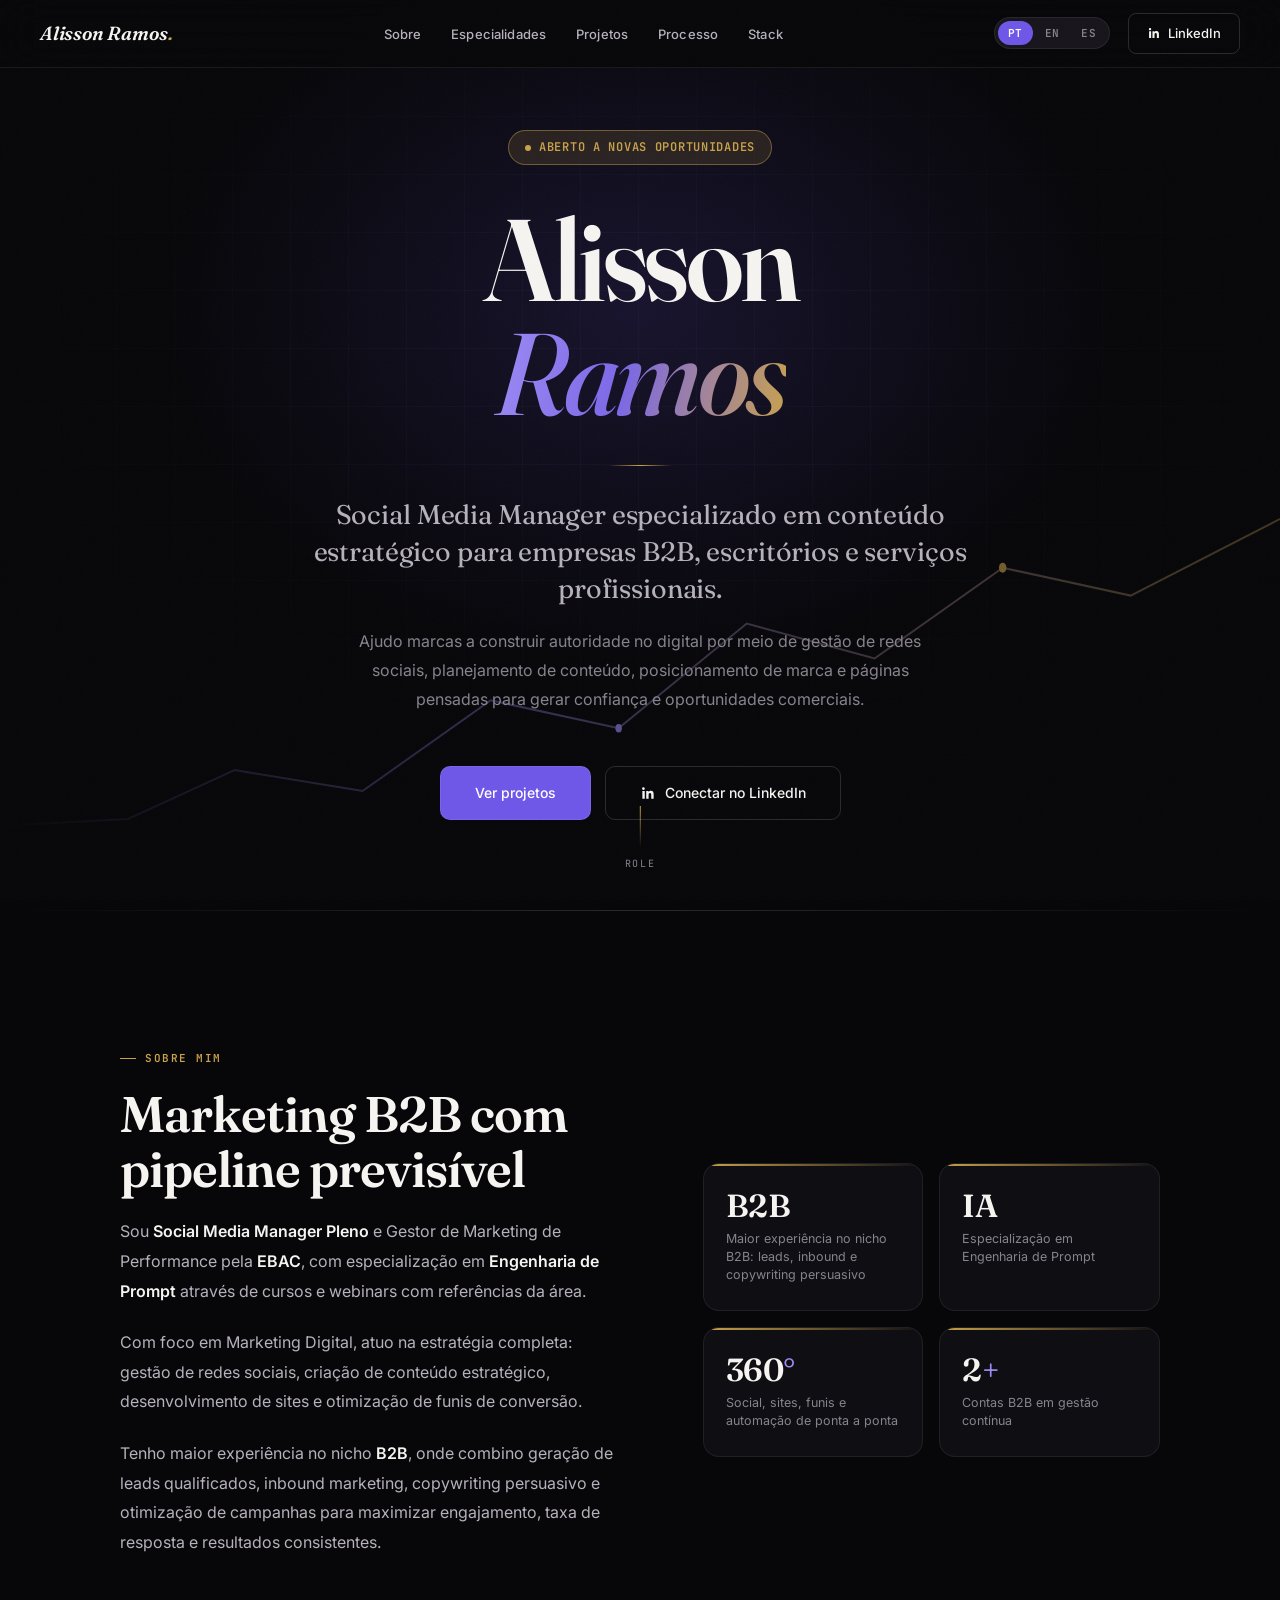
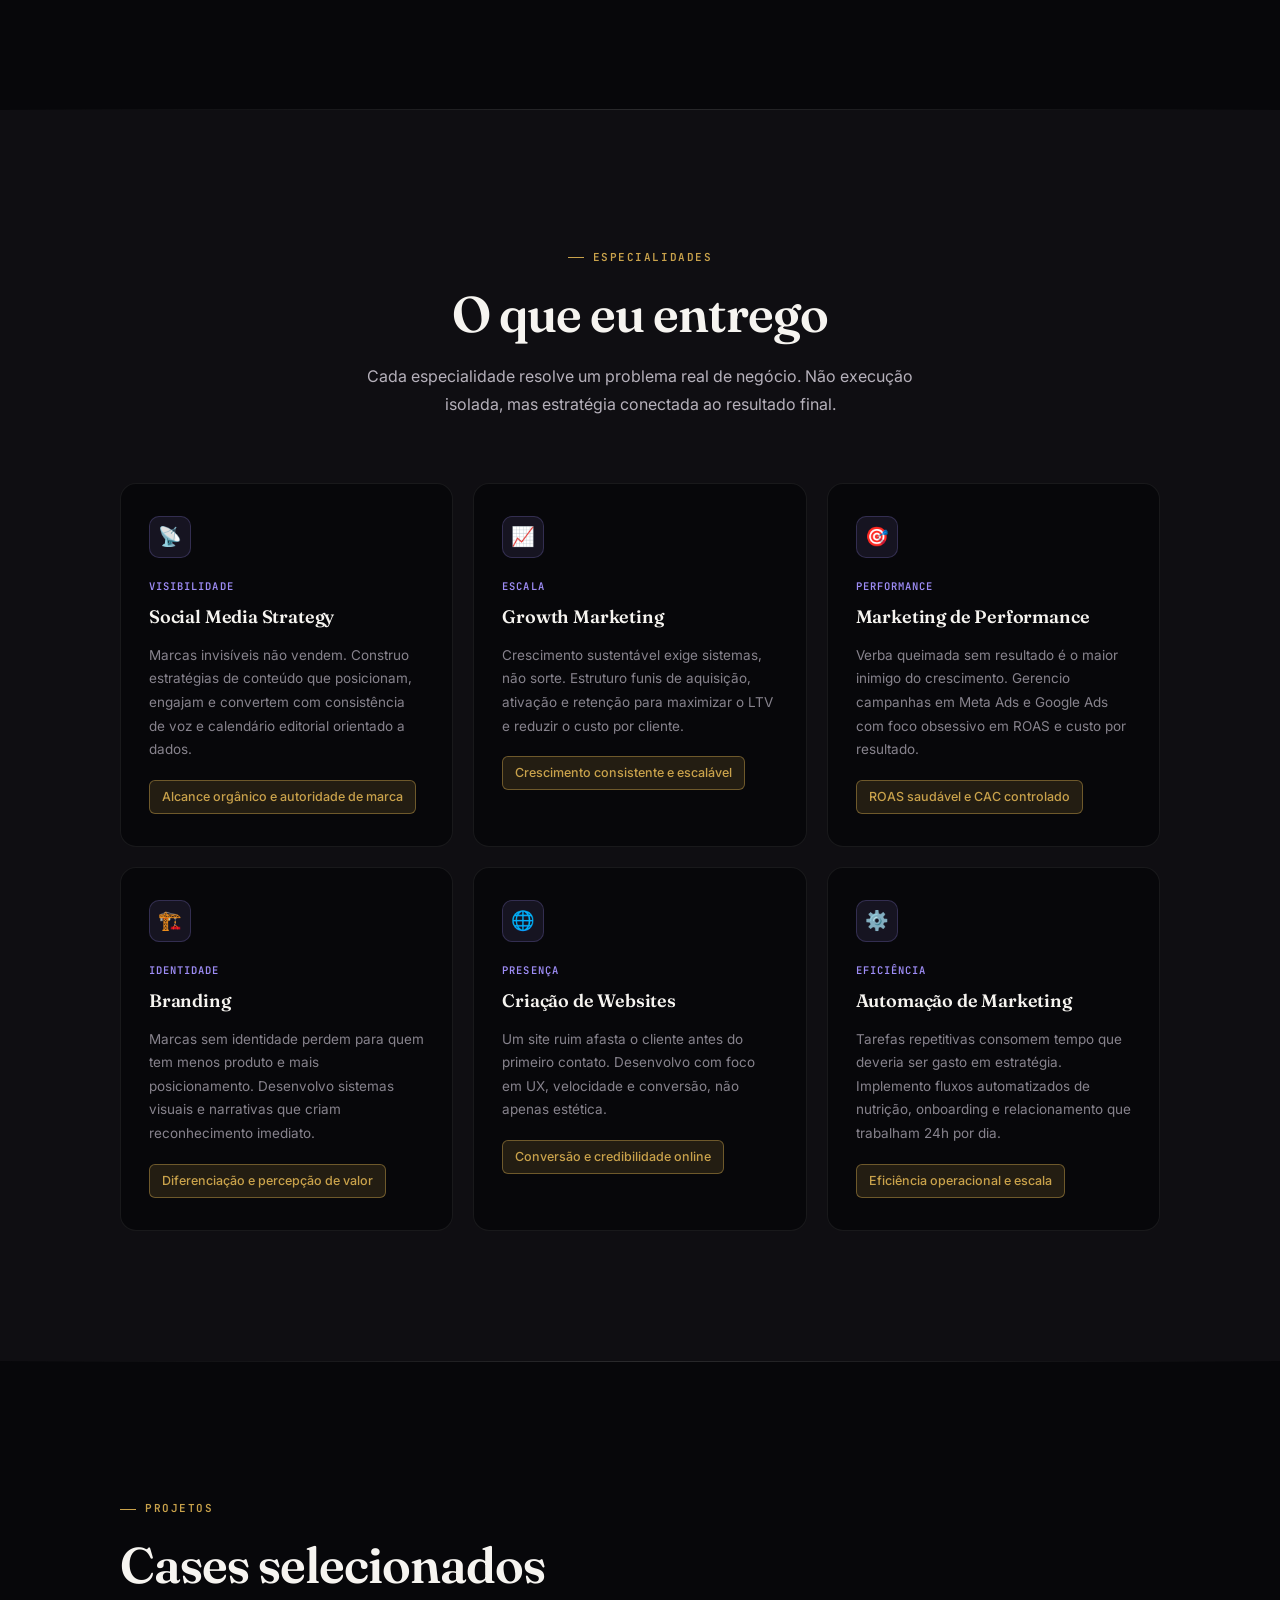
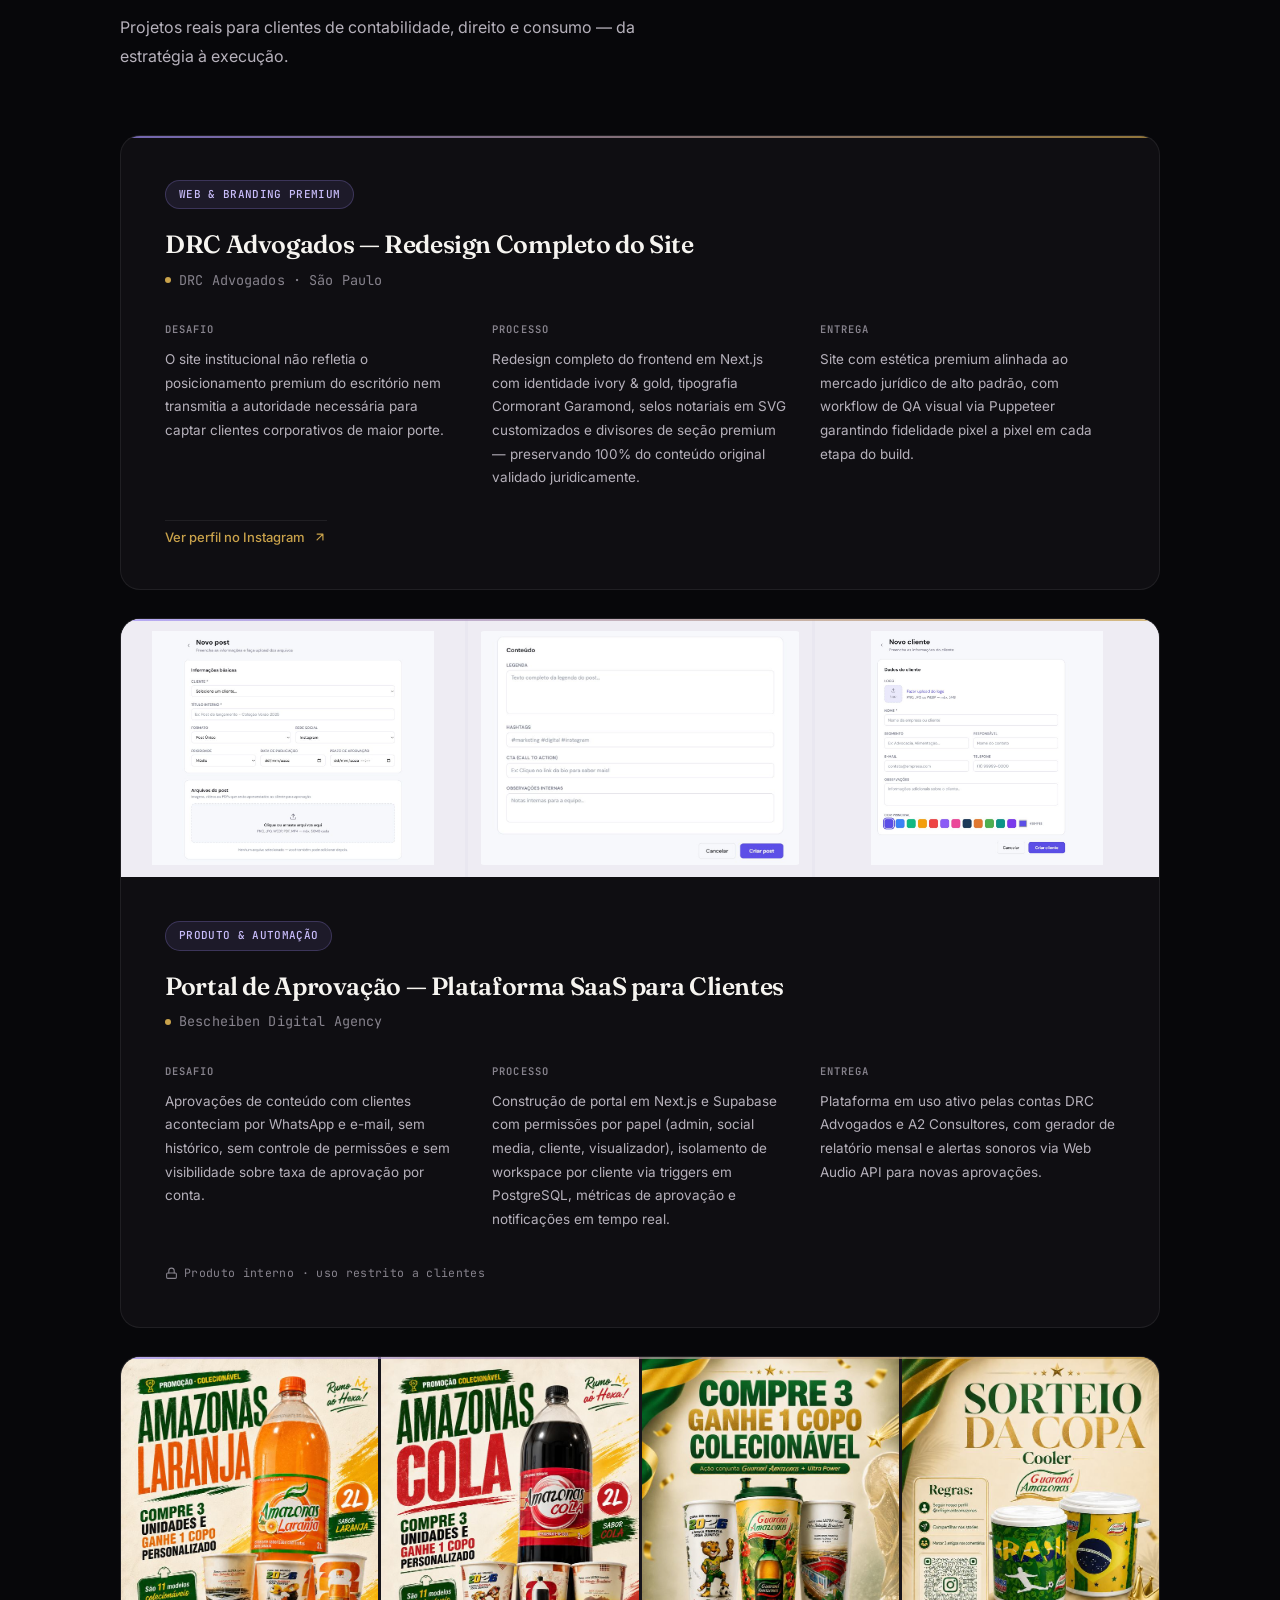
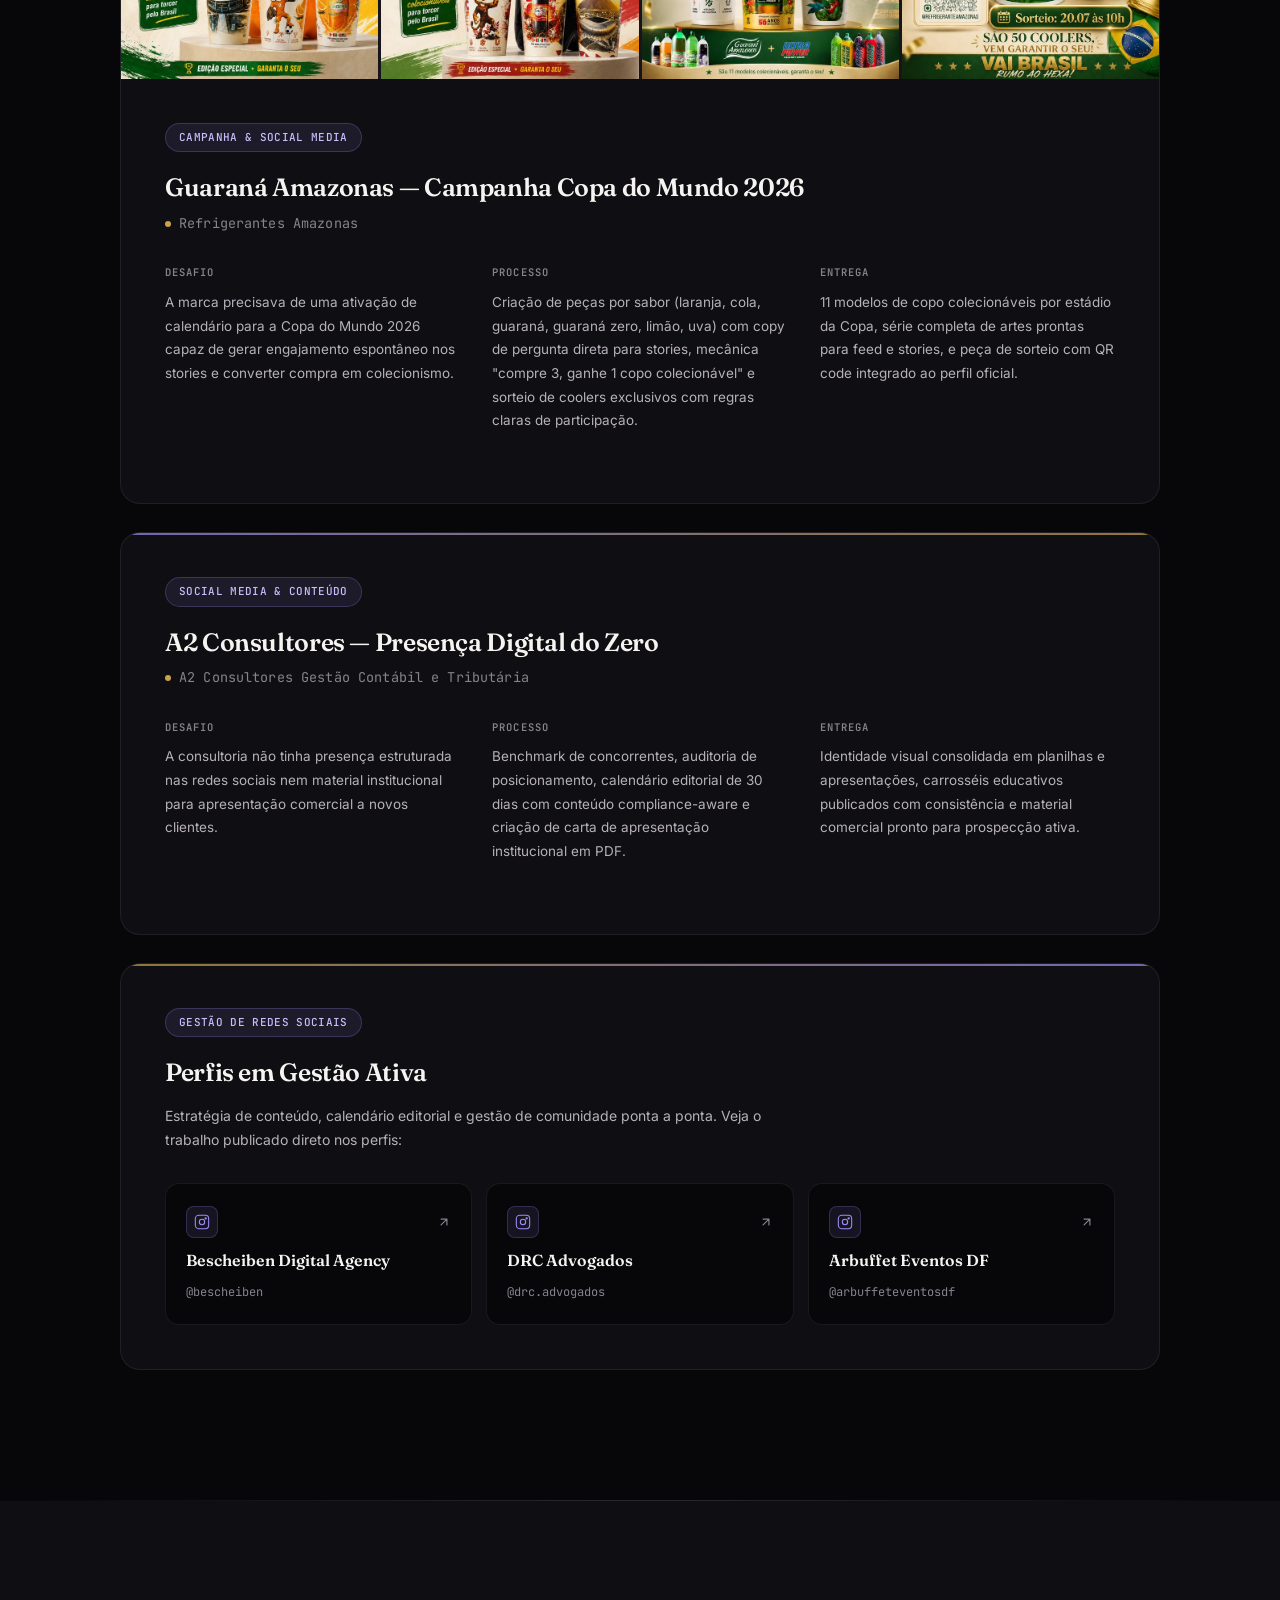
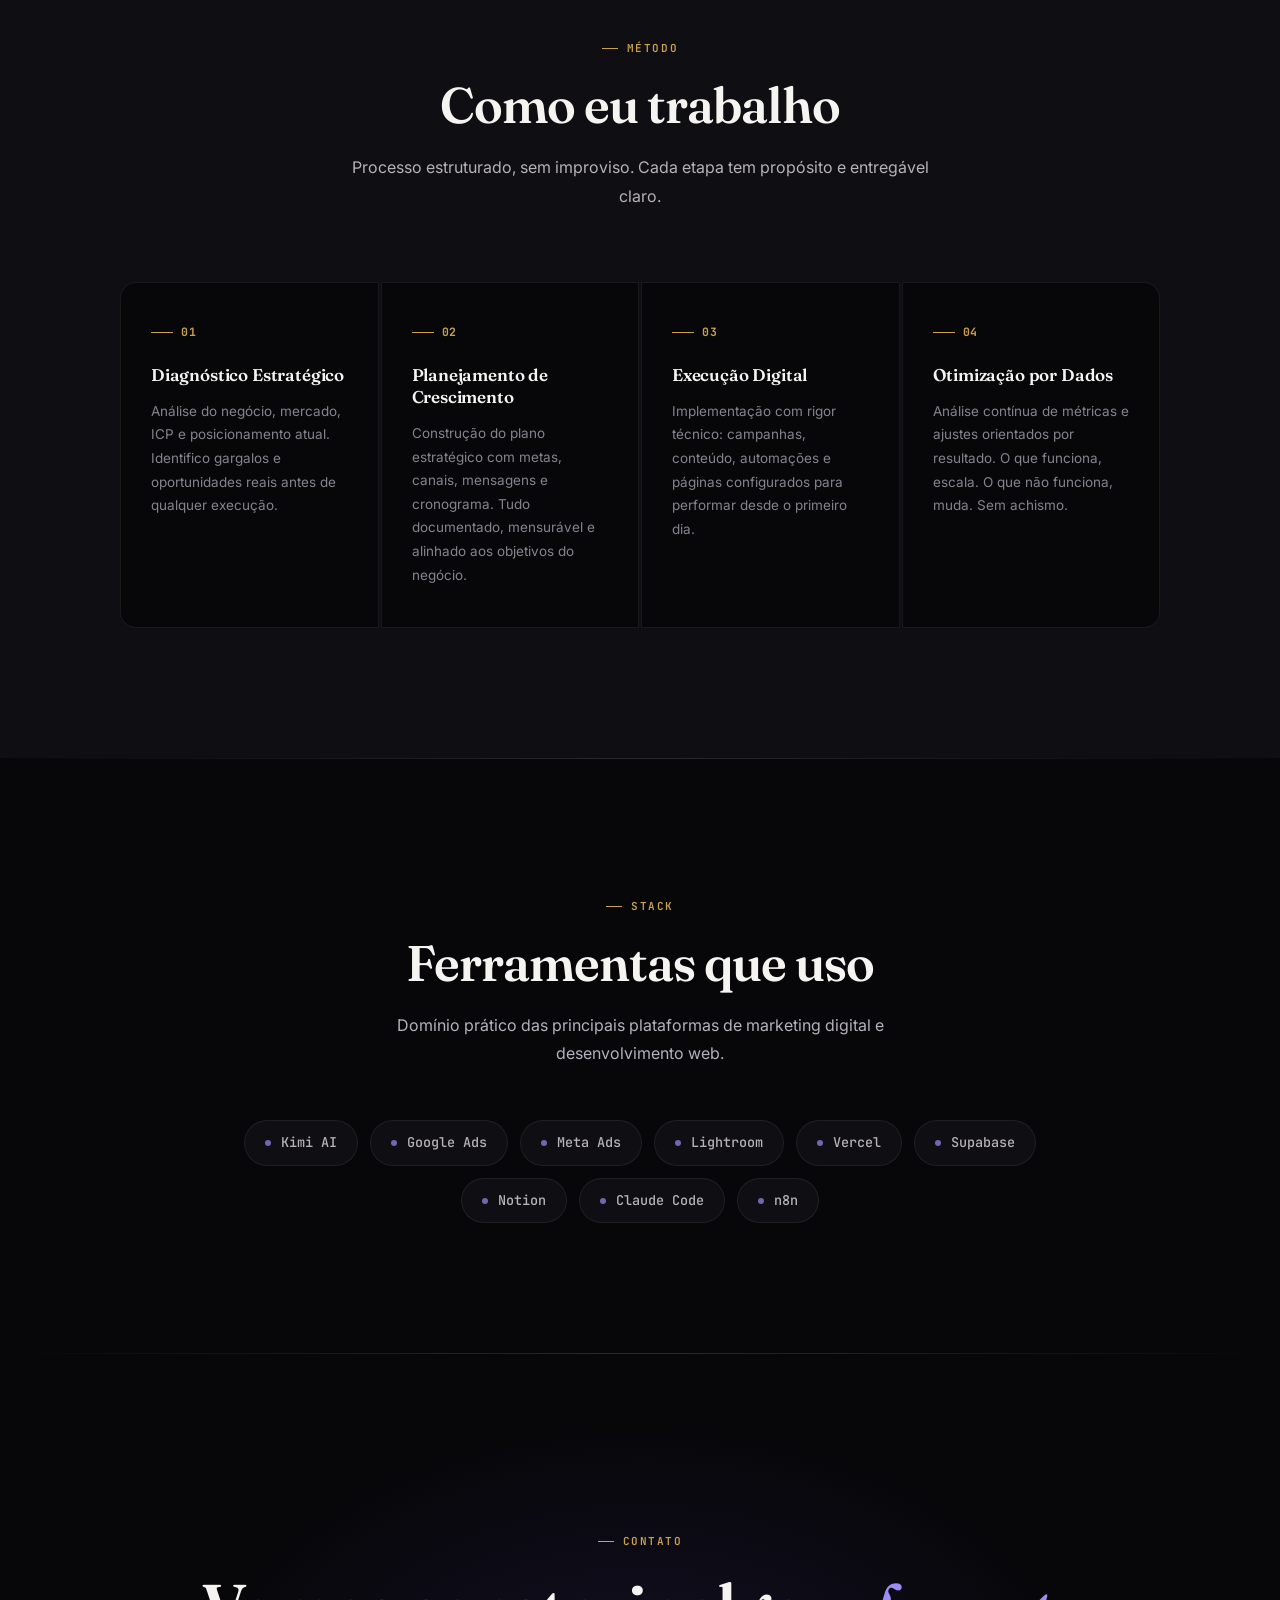
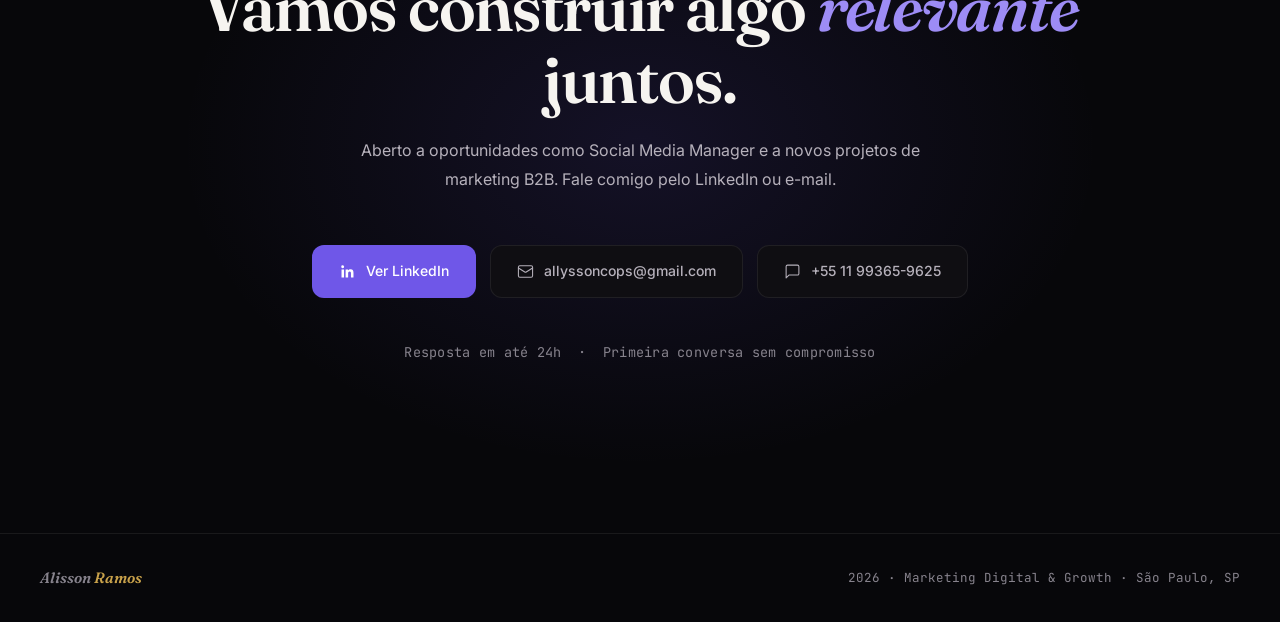
==== commit 84b7e815: "Update alisson-ramos-portfolio.html" ====
--- a/alisson-ramos-portfolio.html
+++ b/alisson-ramos-portfolio.html
@@ -3,165 +3,212 @@
 <head>
 <meta charset="UTF-8">
 <meta name="viewport" content="width=device-width, initial-scale=1.0">
-<title>Alisson Ramos — Marketing Digital & Growth</title>
+<title>Alisson Ramos — Social Media Manager & Marketing Digital B2B</title>
+<meta name="description" content="Social Media Manager especializado em Marketing Digital B2B para contabilidade e serviços profissionais.">
 <link rel="preconnect" href="https://fonts.googleapis.com">
-<link href="https://fonts.googleapis.com/css2?family=Syne:wght@400;500;600;700;800&family=DM+Sans:opsz,wght@9..40,300;9..40,400;9..40,500&display=swap" rel="stylesheet">
+<link rel="preconnect" href="https://fonts.gstatic.com" crossorigin>
+<link href="https://fonts.googleapis.com/css2?family=Fraunces:ital,opsz,wght@0,9..144,300;0,9..144,400;0,9..144,500;0,9..144,600;0,9..144,700;1,9..144,500&family=Inter:wght@300;400;500;600;700&family=JetBrains+Mono:wght@400;500;600&display=swap" rel="stylesheet">
 <style>
 *,*::before,*::after{box-sizing:border-box;margin:0;padding:0}
 :root{
-  --bg:#09090b;--bg2:#111114;--bg3:#18181c;
-  --border:rgba(255,255,255,0.07);--border2:rgba(255,255,255,0.12);
-  --text:#f4f4f5;--muted:#71717a;--muted2:#a1a1aa;
-  --purple:#a78bfa;--purple2:#7c3aed;--accent:#c4b5fd;
-  --fd:'Syne',sans-serif;--fb:'DM Sans',sans-serif;
+  --bg:#07070a;--bg2:#0f0e12;--bg3:#17151b;
+  --border:rgba(255,255,255,0.07);--border2:rgba(255,255,255,0.14);
+  --text:#f6f4f0;--muted:#87838d;--muted2:#b6b1bb;
+  --violet:#9d8cf5;--violet-deep:#6f57e8;--accent:#c9bdfb;
+  --gold:#c9a24b;--gold-soft:rgba(201,162,75,0.14);--gold-line:rgba(201,162,75,0.45);
+  --fd:'Fraunces',serif;--fb:'Inter',sans-serif;--fm:'JetBrains Mono',monospace;
 }
 html{scroll-behavior:smooth}
 body{background:var(--bg);color:var(--text);font-family:var(--fb);font-size:16px;line-height:1.6;overflow-x:hidden;-webkit-font-smoothing:antialiased}
 a{text-decoration:none;color:inherit}
+::selection{background:rgba(157,140,245,0.3);color:#fff}
+
+/* NOISE OVERLAY */
+body::before{content:'';position:fixed;inset:0;pointer-events:none;z-index:999;opacity:0.025;background-image:url("data:image/svg+xml,%3Csvg xmlns='http://www.w3.org/2000/svg' width='120' height='120'%3E%3Cfilter id='n'%3E%3CfeTurbulence type='fractalNoise' baseFrequency='0.9' numOctaves='2' stitchTiles='stitch'/%3E%3C/filter%3E%3Crect width='100%25' height='100%25' filter='url(%23n)'/%3E%3C/svg%3E")}
 
 /* NAV */
-nav{position:fixed;top:0;left:0;right:0;z-index:100;padding:0 40px;height:64px;display:flex;align-items:center;justify-content:space-between;background:rgba(9,9,11,0.88);backdrop-filter:blur(24px);border-bottom:1px solid var(--border)}
-.nav-logo{font-family:var(--fd);font-weight:700;font-size:18px;letter-spacing:-0.02em;color:var(--text)}
-.nav-logo span{color:var(--purple)}
-.nav-links{display:flex;gap:32px;list-style:none}
-.nav-links a{font-size:14px;color:var(--muted2);transition:color .2s}
+nav{position:fixed;top:0;left:0;right:0;z-index:100;padding:0 40px;height:68px;display:flex;align-items:center;justify-content:space-between;background:rgba(7,7,10,0.86);backdrop-filter:blur(24px);border-bottom:1px solid var(--border)}
+.nav-logo{font-family:var(--fd);font-weight:600;font-style:italic;font-size:19px;letter-spacing:-0.01em;color:var(--text)}
+.nav-logo span{color:var(--gold)}
+.nav-links{display:flex;gap:30px;list-style:none}
+.nav-links a{font-size:13px;color:var(--muted2);transition:color .2s;font-weight:500;letter-spacing:0.01em}
 .nav-links a:hover{color:var(--text)}
-.nav-cta{background:var(--purple2);color:#fff;padding:9px 22px;border-radius:8px;font-size:14px;font-weight:500;transition:all .2s}
-.nav-cta:hover{background:#6d28d9;transform:translateY(-1px)}
+.nav-right{display:flex;align-items:center;gap:18px}
+.lang-switch{display:flex;align-items:center;gap:2px;background:var(--bg3);border:1px solid var(--border);border-radius:100px;padding:3px}
+.lang-btn{font-family:var(--fm);font-size:11px;font-weight:600;letter-spacing:0.03em;color:var(--muted);padding:5px 10px;border-radius:100px;transition:all .2s;cursor:pointer;background:transparent;border:none}
+.lang-btn:hover{color:var(--muted2)}
+.lang-btn.active{background:var(--violet-deep);color:#fff}
+.nav-cta{background:transparent;color:var(--text);padding:9px 18px;border-radius:8px;font-size:13px;font-weight:500;transition:all .2s;border:1px solid var(--border2);display:flex;align-items:center;gap:7px}
+.nav-cta:hover{border-color:var(--gold-line);color:var(--gold)}
+.nav-cta svg{width:14px;height:14px}
+@media(max-width:960px){.nav-links{display:none}}
 
 /* HERO */
-#hero{min-height:100vh;display:flex;flex-direction:column;align-items:center;justify-content:center;text-align:center;padding:120px 40px 90px;position:relative;overflow:hidden}
-.hero-glow{position:absolute;top:38%;left:50%;transform:translate(-50%,-50%);width:900px;height:700px;background:radial-gradient(ellipse at center,rgba(124,58,237,0.15) 0%,rgba(124,58,237,0.04) 50%,transparent 70%);pointer-events:none;z-index:0}
-.hero-grid{position:absolute;inset:0;background-image:linear-gradient(rgba(124,58,237,0.045) 1px,transparent 1px),linear-gradient(90deg,rgba(124,58,237,0.045) 1px,transparent 1px);background-size:58px 58px;pointer-events:none}
-.hero-badge{display:inline-flex;align-items:center;gap:8px;padding:7px 16px;border-radius:100px;border:1px solid rgba(167,139,250,0.3);background:rgba(167,139,250,0.08);font-size:13px;color:var(--accent);margin-bottom:36px;font-weight:500;letter-spacing:0.025em;position:relative;z-index:1}
-.hero-badge::before{content:'';width:6px;height:6px;border-radius:50%;background:var(--purple);animation:pulse 2s infinite}
+#hero{min-height:100vh;display:flex;flex-direction:column;align-items:center;justify-content:center;text-align:center;padding:130px 40px 90px;position:relative;overflow:hidden}
+.hero-glow{position:absolute;top:34%;left:50%;transform:translate(-50%,-50%);width:960px;height:720px;background:radial-gradient(ellipse at center,rgba(111,87,232,0.16) 0%,rgba(111,87,232,0.04) 50%,transparent 70%);pointer-events:none;z-index:0}
+.hero-grid{position:absolute;inset:0;background-image:linear-gradient(rgba(157,140,245,0.04) 1px,transparent 1px),linear-gradient(90deg,rgba(157,140,245,0.04) 1px,transparent 1px);background-size:58px 58px;pointer-events:none;mask-image:radial-gradient(ellipse 60% 50% at 50% 40%,black 30%,transparent 100%)}
+.hero-signal{position:absolute;bottom:0;left:0;width:100%;height:46%;pointer-events:none;z-index:0;opacity:0.55}
+.hero-badge{display:inline-flex;align-items:center;gap:8px;padding:7px 16px;border-radius:100px;border:1px solid var(--gold-line);background:var(--gold-soft);font-size:12px;color:var(--gold);margin-bottom:38px;font-weight:600;letter-spacing:0.06em;text-transform:uppercase;position:relative;z-index:1;font-family:var(--fm)}
+.hero-badge::before{content:'';width:6px;height:6px;border-radius:50%;background:var(--gold);animation:pulse 2s infinite}
 @keyframes pulse{0%,100%{opacity:1;transform:scale(1)}50%{opacity:.35;transform:scale(.78)}}
-.hero-name{font-family:var(--fd);font-size:clamp(54px,9vw,110px);font-weight:800;letter-spacing:-0.04em;line-height:1;color:var(--text);position:relative;z-index:1;margin-bottom:22px}
-.hero-name .hi{background:linear-gradient(135deg,#a78bfa 0%,#7c3aed 55%,#c4b5fd 100%);-webkit-background-clip:text;-webkit-text-fill-color:transparent;background-clip:text}
-.hero-headline{font-family:var(--fd);font-size:clamp(19px,2.8vw,29px);font-weight:500;color:var(--muted2);max-width:680px;margin:0 auto 22px;line-height:1.3;letter-spacing:-0.01em;position:relative;z-index:1}
-.hero-sub{font-size:17px;color:var(--muted);max-width:540px;margin:0 auto 52px;line-height:1.78;position:relative;z-index:1}
+.hero-name{font-family:var(--fd);font-size:clamp(56px,9.5vw,116px);font-weight:600;letter-spacing:-0.03em;line-height:0.98;color:var(--text);position:relative;z-index:1;margin-bottom:8px}
+.hero-name .hi{font-style:italic;font-weight:500;background:linear-gradient(100deg,#9d8cf5 0%,#7c68e6 45%,#c9a24b 100%);-webkit-background-clip:text;-webkit-text-fill-color:transparent;background-clip:text}
+.hero-rule{width:64px;height:1px;background:linear-gradient(to right,transparent,var(--gold),transparent);margin:26px auto 30px;position:relative;z-index:1}
+.hero-headline{font-family:var(--fd);font-size:clamp(19px,2.6vw,27px);font-weight:400;color:var(--muted2);max-width:700px;margin:0 auto 20px;line-height:1.38;letter-spacing:-0.005em;position:relative;z-index:1}
+.hero-sub{font-size:16px;color:var(--muted);max-width:580px;margin:0 auto 52px;line-height:1.8;position:relative;z-index:1}
 .hero-btns{display:flex;gap:14px;justify-content:center;flex-wrap:wrap;position:relative;z-index:1}
-.btn-p{background:var(--purple2);color:#fff;padding:15px 36px;border-radius:10px;font-size:15px;font-weight:500;transition:all .2s;border:1px solid rgba(255,255,255,0.1)}
-.btn-p:hover{background:#5b21b6;transform:translateY(-2px);box-shadow:0 12px 36px rgba(124,58,237,0.4)}
-.btn-s{background:transparent;color:var(--text);padding:15px 36px;border-radius:10px;font-size:15px;font-weight:500;border:1px solid var(--border2);transition:all .2s}
-.btn-s:hover{background:var(--bg3);border-color:var(--purple);color:var(--accent)}
-.hero-scroll{position:absolute;bottom:40px;left:50%;transform:translateX(-50%);display:flex;flex-direction:column;align-items:center;gap:8px;color:var(--muted);font-size:11px;letter-spacing:0.12em;text-transform:uppercase}
-.scroll-line{width:1px;height:42px;background:linear-gradient(to bottom,var(--purple),transparent);animation:sl 2.2s infinite}
+.btn-p{background:var(--violet-deep);color:#fff;padding:15px 34px;border-radius:10px;font-size:14px;font-weight:500;transition:all .2s;border:1px solid rgba(255,255,255,0.08)}
+.btn-p:hover{background:#5d47cf;transform:translateY(-2px);box-shadow:0 14px 38px rgba(111,87,232,0.35)}
+.btn-s{background:transparent;color:var(--text);padding:15px 34px;border-radius:10px;font-size:14px;font-weight:500;border:1px solid var(--border2);transition:all .2s;display:flex;align-items:center;gap:9px}
+.btn-s svg{width:16px;height:16px}
+.btn-s:hover{background:var(--bg3);border-color:var(--gold-line);color:var(--gold)}
+.hero-scroll{position:absolute;bottom:38px;left:50%;transform:translateX(-50%);display:flex;flex-direction:column;align-items:center;gap:8px;color:var(--muted);font-size:10px;letter-spacing:0.16em;text-transform:uppercase;font-family:var(--fm)}
+.scroll-line{width:1px;height:42px;background:linear-gradient(to bottom,var(--gold),transparent);animation:sl 2.2s infinite}
 @keyframes sl{0%{transform:scaleY(0);transform-origin:top}50%{transform:scaleY(1);transform-origin:top}51%{transform:scaleY(1);transform-origin:bottom}100%{transform:scaleY(0);transform-origin:bottom}}
 
 /* UTILS */
 .divider{height:1px;background:linear-gradient(to right,transparent,var(--border2),transparent)}
 .container{max-width:1120px;margin:0 auto;padding:0 40px}
-.stag{display:inline-flex;align-items:center;gap:8px;font-size:12px;font-weight:500;letter-spacing:0.12em;text-transform:uppercase;color:var(--purple);margin-bottom:20px}
-.stag::before{content:'';width:16px;height:1px;background:var(--purple)}
-.stitle{font-family:var(--fd);font-size:clamp(30px,5vw,52px);font-weight:700;letter-spacing:-0.03em;line-height:1.1;color:var(--text);margin-bottom:20px}
-.sdesc{font-size:17px;color:var(--muted2);max-width:580px;line-height:1.78}
+.stag{display:inline-flex;align-items:center;gap:9px;font-family:var(--fm);font-size:11px;font-weight:600;letter-spacing:0.14em;text-transform:uppercase;color:var(--gold);margin-bottom:20px}
+.stag::before{content:'';width:16px;height:1px;background:var(--gold)}
+.stitle{font-family:var(--fd);font-size:clamp(30px,5vw,50px);font-weight:600;letter-spacing:-0.02em;line-height:1.1;color:var(--text);margin-bottom:20px}
+.stitle span{font-style:italic;color:var(--violet)}
+.sdesc{font-size:16px;color:var(--muted2);max-width:580px;line-height:1.8}
 
 /* SOBRE */
-#sobre{padding:120px 0}
-.sobre-grid{display:grid;grid-template-columns:1fr 1fr;gap:80px;align-items:center}
-.sobre-content p{font-size:17px;color:var(--muted2);line-height:1.82;margin-bottom:22px}
-.sobre-content p strong{color:var(--text);font-weight:500}
-.stats-grid{display:grid;grid-template-columns:1fr 1fr;gap:18px}
-.stat-card{background:var(--bg2);border:1px solid var(--border);border-radius:16px;padding:28px 22px;position:relative;overflow:hidden;transition:border-color .2s}
-.stat-card:hover{border-color:rgba(167,139,250,0.3)}
-.stat-card::before{content:'';position:absolute;top:0;left:0;right:0;height:2px;background:linear-gradient(to right,var(--purple2),transparent)}
-.stat-number{font-family:var(--fd);font-size:38px;font-weight:800;color:var(--text);letter-spacing:-0.03em;line-height:1;margin-bottom:6px}
-.stat-number span{color:var(--purple)}
-.stat-label{font-size:13px;color:var(--muted);line-height:1.4}
+#sobre{padding:130px 0}
+.sobre-grid{display:grid;grid-template-columns:1.1fr 1fr;gap:80px;align-items:center}
+.sobre-content p{font-size:16px;color:var(--muted2);line-height:1.85;margin-bottom:22px}
+.sobre-content p strong{color:var(--text);font-weight:600}
+.stats-grid{display:grid;grid-template-columns:1fr 1fr;gap:16px}
+.stat-card{background:var(--bg2);border:1px solid var(--border);border-radius:16px;padding:26px 22px;position:relative;overflow:hidden;transition:border-color .2s}
+.stat-card:hover{border-color:var(--gold-line)}
+.stat-card::before{content:'';position:absolute;top:0;left:0;right:0;height:2px;background:linear-gradient(to right,var(--gold),transparent)}
+.stat-number{font-family:var(--fd);font-size:32px;font-weight:600;color:var(--text);letter-spacing:-0.02em;line-height:1;margin-bottom:8px}
+.stat-number span{color:var(--violet)}
+.stat-label{font-size:12.5px;color:var(--muted);line-height:1.45}
 
 /* ESPECIALIDADES */
-#especialidades{padding:120px 0;background:var(--bg2)}
+#especialidades{padding:130px 0;background:var(--bg2)}
 .esp-header{text-align:center;margin-bottom:64px}
 .esp-header .sdesc{margin:0 auto}
 .cards-grid{display:grid;grid-template-columns:repeat(3,1fr);gap:20px}
 .esp-card{background:var(--bg);border:1px solid var(--border);border-radius:16px;padding:32px 28px;transition:all .25s;position:relative;overflow:hidden}
-.esp-card:hover{border-color:rgba(167,139,250,0.35);transform:translateY(-4px);box-shadow:0 20px 60px rgba(0,0,0,0.5)}
-.esp-icon{width:44px;height:44px;border-radius:10px;background:rgba(167,139,250,0.1);border:1px solid rgba(167,139,250,0.2);display:flex;align-items:center;justify-content:center;margin-bottom:20px;font-size:20px}
-.esp-tag{font-size:11px;font-weight:600;color:var(--purple);text-transform:uppercase;letter-spacing:0.1em;margin-bottom:8px}
-.esp-title{font-family:var(--fd);font-size:18px;font-weight:700;color:var(--text);margin-bottom:12px;letter-spacing:-0.02em}
-.esp-text{font-size:14px;color:var(--muted);line-height:1.72;margin-bottom:18px}
-.esp-impact{display:inline-flex;align-items:center;gap:6px;font-size:13px;color:var(--accent);font-weight:500;padding:6px 12px;background:rgba(167,139,250,0.07);border-radius:6px;border:1px solid rgba(167,139,250,0.15)}
+.esp-card:hover{border-color:rgba(157,140,245,0.35);transform:translateY(-4px);box-shadow:0 20px 60px rgba(0,0,0,0.5)}
+.esp-icon{width:42px;height:42px;border-radius:10px;background:rgba(157,140,245,0.1);border:1px solid rgba(157,140,245,0.22);display:flex;align-items:center;justify-content:center;margin-bottom:20px;font-size:19px}
+.esp-tag{font-family:var(--fm);font-size:10.5px;font-weight:600;color:var(--violet);text-transform:uppercase;letter-spacing:0.1em;margin-bottom:8px}
+.esp-title{font-family:var(--fd);font-size:18px;font-weight:600;color:var(--text);margin-bottom:12px;letter-spacing:-0.01em}
+.esp-text{font-size:13.5px;color:var(--muted);line-height:1.75;margin-bottom:18px}
+.esp-impact{display:inline-flex;align-items:center;gap:6px;font-size:12.5px;color:var(--gold);font-weight:500;padding:6px 12px;background:var(--gold-soft);border-radius:6px;border:1px solid var(--gold-line)}
 
 /* PROJETOS */
-#projetos{padding:120px 0}
+#projetos{padding:130px 0}
 .project-card{background:var(--bg2);border:1px solid var(--border);border-radius:20px;overflow:hidden;margin-bottom:28px;transition:all .25s;position:relative}
-.project-card:hover{border-color:rgba(167,139,250,0.28);box-shadow:0 32px 80px rgba(0,0,0,0.35)}
+.project-card::before{content:'';position:absolute;top:0;left:0;right:0;height:2px;background:linear-gradient(to right,var(--violet),var(--gold));opacity:0.7}
+.project-card:hover{border-color:rgba(157,140,245,0.28);box-shadow:0 32px 80px rgba(0,0,0,0.35)}
 .project-imgs{display:grid;gap:3px;background:var(--bg3)}
-.project-imgs.one{grid-template-columns:1fr}
-.project-imgs.carousel{grid-template-columns:repeat(4,1fr)}
-.project-imgs.two{grid-template-columns:1fr 1fr}
-.project-img{width:100%;aspect-ratio:16/9;object-fit:cover;object-position:center;display:block}
-.project-imgs.carousel .project-img{aspect-ratio:4/3}
-.project-imgs.two .project-img{aspect-ratio:4/3}
-.project-body{padding:40px 44px}
-.project-tag{display:inline-flex;align-items:center;gap:6px;padding:5px 13px;border-radius:100px;background:rgba(167,139,250,0.1);border:1px solid rgba(167,139,250,0.22);font-size:12px;color:var(--accent);font-weight:500;letter-spacing:0.04em;margin-bottom:20px}
-.project-title{font-family:var(--fd);font-size:26px;font-weight:700;color:var(--text);letter-spacing:-0.025em;margin-bottom:10px;line-height:1.2}
-.project-company{font-size:14px;color:var(--muted);display:flex;align-items:center;gap:8px;margin-bottom:28px}
-.project-company::before{content:'';width:6px;height:6px;border-radius:50%;background:var(--purple)}
-.project-cols{display:grid;grid-template-columns:1fr 1fr 1fr;gap:32px;margin-bottom:32px}
-.col-label{font-size:11px;font-weight:600;letter-spacing:0.1em;text-transform:uppercase;color:var(--muted);margin-bottom:10px}
-.col-text{font-size:14px;color:var(--muted2);line-height:1.72}
+.project-imgs.gallery{grid-template-columns:repeat(4,1fr)}
+.project-img{width:100%;aspect-ratio:4/5;object-fit:cover;object-position:center top;display:block}
+.project-imgs.software{background:#e9e7f0}
+.shot-main{width:100%;aspect-ratio:21/9;background:#eeecf3;overflow:hidden}
+.shot-main img{width:100%;height:100%;object-fit:cover;object-position:top center;display:block}
+.shot-row{display:grid;grid-template-columns:repeat(3,1fr);gap:3px}
+.shot-cell{background:#eeecf3;aspect-ratio:4/3;display:flex;align-items:center;justify-content:center;overflow:hidden;padding:12px}
+.shot-cell img{width:100%;height:100%;object-fit:contain;display:block;border-radius:4px}
+.project-body{padding:44px 44px 40px}
+.project-body.notop{padding-top:44px}
+.project-tag{display:inline-flex;align-items:center;gap:6px;padding:5px 13px;border-radius:100px;background:rgba(157,140,245,0.1);border:1px solid rgba(157,140,245,0.24);font-family:var(--fm);font-size:11px;color:var(--accent);font-weight:500;letter-spacing:0.03em;margin-bottom:20px;text-transform:uppercase}
+.project-title{font-family:var(--fd);font-size:25px;font-weight:600;color:var(--text);letter-spacing:-0.015em;margin-bottom:10px;line-height:1.22}
+.project-company{font-size:13.5px;color:var(--muted);display:flex;align-items:center;gap:8px;margin-bottom:30px;font-family:var(--fm);letter-spacing:0.01em}
+.project-company::before{content:'';width:6px;height:6px;border-radius:50%;background:var(--gold)}
+.project-cols{display:grid;grid-template-columns:1fr 1fr 1fr;gap:32px;margin-bottom:30px}
+.col-label{font-family:var(--fm);font-size:10.5px;font-weight:600;letter-spacing:0.1em;text-transform:uppercase;color:var(--muted);margin-bottom:10px}
+.col-text{font-size:13.5px;color:var(--muted2);line-height:1.75}
+.project-link{display:inline-flex;align-items:center;gap:8px;font-size:13px;color:var(--gold);font-weight:500;padding-top:6px;border-top:1px solid var(--border)}
+.project-link svg{width:14px;height:14px;transition:transform .2s}
+.project-link:hover svg{transform:translate(2px,-2px)}
+.internal-badge{display:inline-flex;align-items:center;gap:6px;font-family:var(--fm);font-size:11.5px;color:var(--muted);letter-spacing:0.03em}
+.internal-badge svg{width:13px;height:13px}
+
+/* PROFILE LINKS CARD */
+.profile-card{background:var(--bg2);border:1px solid var(--border);border-radius:20px;padding:44px;position:relative;overflow:hidden}
+.profile-card::before{content:'';position:absolute;top:0;left:0;right:0;height:2px;background:linear-gradient(to right,var(--gold),var(--violet));opacity:0.7}
+.profile-desc{font-size:14px;color:var(--muted2);line-height:1.75;max-width:640px;margin-bottom:30px}
+.profile-links{display:grid;grid-template-columns:repeat(3,1fr);gap:14px}
+.profile-link{display:flex;flex-direction:column;gap:10px;padding:22px 20px;background:var(--bg);border:1px solid var(--border);border-radius:14px;transition:all .2s}
+.profile-link:hover{border-color:var(--gold-line);transform:translateY(-3px)}
+.profile-link-top{display:flex;align-items:center;justify-content:space-between}
+.profile-link-icon{width:32px;height:32px;border-radius:8px;background:rgba(157,140,245,0.1);border:1px solid rgba(157,140,245,0.22);display:flex;align-items:center;justify-content:center}
+.profile-link-icon svg{width:16px;height:16px;color:var(--violet)}
+.profile-link-arrow{width:14px;height:14px;color:var(--muted);transition:transform .2s}
+.profile-link:hover .profile-link-arrow{transform:translate(2px,-2px);color:var(--gold)}
+.profile-link-name{font-family:var(--fd);font-size:16px;font-weight:600;color:var(--text)}
+.profile-link-handle{font-family:var(--fm);font-size:12px;color:var(--muted)}
 
 /* PROCESSO */
-#processo{padding:120px 0;background:var(--bg2)}
+#processo{padding:130px 0;background:var(--bg2)}
 .processo-header{text-align:center;margin-bottom:72px}
 .processo-header .sdesc{margin:0 auto}
 .processo-grid{display:grid;grid-template-columns:repeat(4,1fr);gap:2px}
 .pstep{background:var(--bg);border:1px solid var(--border);padding:40px 30px;transition:all .2s}
 .pstep:first-child{border-radius:16px 0 0 16px}
 .pstep:last-child{border-radius:0 16px 16px 0}
-.pstep:hover{background:var(--bg3);border-color:rgba(167,139,250,0.22);z-index:1;position:relative}
-.pnum{font-family:var(--fd);font-size:12px;font-weight:700;color:var(--purple);letter-spacing:0.08em;text-transform:uppercase;margin-bottom:22px;display:flex;align-items:center;gap:8px}
-.pnum::before{content:'';width:22px;height:1px;background:var(--purple2)}
-.ptitle{font-family:var(--fd);font-size:17px;font-weight:700;color:var(--text);letter-spacing:-0.02em;margin-bottom:14px;line-height:1.3}
-.pdesc{font-size:14px;color:var(--muted);line-height:1.72}
+.pstep:hover{background:var(--bg3);border-color:var(--gold-line);z-index:1;position:relative}
+.pnum{font-family:var(--fm);font-size:11.5px;font-weight:700;color:var(--gold);letter-spacing:0.08em;text-transform:uppercase;margin-bottom:22px;display:flex;align-items:center;gap:8px}
+.pnum::before{content:'';width:22px;height:1px;background:var(--gold)}
+.ptitle{font-family:var(--fd);font-size:17px;font-weight:600;color:var(--text);letter-spacing:-0.01em;margin-bottom:14px;line-height:1.3}
+.pdesc{font-size:13.5px;color:var(--muted);line-height:1.75}
 
 /* FERRAMENTAS */
-#ferramentas{padding:120px 0}
+#ferramentas{padding:130px 0}
 .tools-header{text-align:center;margin-bottom:52px}
 .tools-grid{display:flex;flex-wrap:wrap;gap:12px;justify-content:center;max-width:820px;margin:0 auto}
-.tool-pill{display:flex;align-items:center;gap:10px;padding:11px 20px;background:var(--bg2);border:1px solid var(--border);border-radius:100px;font-size:14px;color:var(--muted2);font-weight:500;transition:all .2s;cursor:default}
-.tool-pill:hover{border-color:rgba(167,139,250,0.4);color:var(--text);background:var(--bg3)}
-.tool-dot{width:7px;height:7px;border-radius:50%;background:var(--purple);opacity:0.55}
+.tool-pill{display:flex;align-items:center;gap:10px;padding:11px 20px;background:var(--bg2);border:1px solid var(--border);border-radius:100px;font-size:13.5px;color:var(--muted2);font-weight:500;transition:all .2s;cursor:default;font-family:var(--fm)}
+.tool-pill:hover{border-color:var(--gold-line);color:var(--text);background:var(--bg3)}
+.tool-dot{width:6px;height:6px;border-radius:50%;background:var(--violet);opacity:0.7}
 
 /* CONTATO */
-#contato{padding:160px 0;position:relative;overflow:hidden}
-.contato-bg{position:absolute;top:50%;left:50%;transform:translate(-50%,-50%);width:1000px;height:700px;background:radial-gradient(ellipse at center,rgba(124,58,237,0.11) 0%,transparent 65%);pointer-events:none}
+#contato{padding:170px 0;position:relative;overflow:hidden}
+.contato-bg{position:absolute;top:50%;left:50%;transform:translate(-50%,-50%);width:1000px;height:700px;background:radial-gradient(ellipse at center,rgba(111,87,232,0.13) 0%,transparent 65%);pointer-events:none}
 .contato-inner{text-align:center;position:relative;z-index:1}
-.contato-inner .stitle{font-size:clamp(38px,6vw,70px)}
-.contato-inner .sdesc{margin:0 auto 56px}
+.contato-inner .stitle{font-size:clamp(38px,6vw,66px)}
+.contato-inner .sdesc{margin:0 auto 52px}
 .contact-links{display:flex;gap:14px;justify-content:center;flex-wrap:wrap;margin-bottom:44px}
-.contact-link{display:flex;align-items:center;gap:10px;padding:14px 28px;background:var(--bg2);border:1px solid var(--border);border-radius:12px;color:var(--muted2);font-size:15px;font-weight:500;transition:all .2s}
-.contact-link:hover{border-color:rgba(167,139,250,0.42);color:var(--text);transform:translateY(-2px);box-shadow:0 12px 40px rgba(0,0,0,0.32)}
-.contact-link svg{width:18px;height:18px;flex-shrink:0}
-.contato-note{font-size:14px;color:var(--muted);letter-spacing:0.03em}
+.contact-link{display:flex;align-items:center;gap:10px;padding:14px 26px;background:var(--bg2);border:1px solid var(--border);border-radius:12px;color:var(--muted2);font-size:14px;font-weight:500;transition:all .2s}
+.contact-link:hover{border-color:var(--gold-line);color:var(--text);transform:translateY(-2px);box-shadow:0 12px 40px rgba(0,0,0,0.32)}
+.contact-link.primary{background:var(--violet-deep);border-color:transparent;color:#fff}
+.contact-link.primary:hover{background:#5d47cf;color:#fff}
+.contact-link svg{width:17px;height:17px;flex-shrink:0}
+.contato-note{font-size:13.5px;color:var(--muted);letter-spacing:0.02em;font-family:var(--fm)}
 
 /* FOOTER */
 footer{padding:32px 40px;border-top:1px solid var(--border);display:flex;align-items:center;justify-content:space-between;position:relative;z-index:1}
-.footer-name{font-family:var(--fd);font-size:15px;font-weight:600;color:var(--muted)}
-.footer-name span{color:var(--purple)}
-.footer-copy{font-size:13px;color:var(--muted)}
+.footer-name{font-family:var(--fd);font-size:15px;font-weight:600;font-style:italic;color:var(--muted)}
+.footer-name span{color:var(--gold)}
+.footer-copy{font-size:12.5px;color:var(--muted);font-family:var(--fm)}
 
 /* REVEAL ANIMATIONS */
 .reveal{opacity:0;transform:translateY(28px);transition:opacity .65s ease,transform .65s ease}
 .reveal.visible{opacity:1;transform:none}
+@media(prefers-reduced-motion:reduce){.reveal{opacity:1;transform:none;transition:none}.hero-badge::before,.scroll-line{animation:none}}
 
 /* RESPONSIVE */
 @media(max-width:960px){
-  nav{padding:0 24px}
-  .nav-links{display:none}
-  .container{padding:0 24px}
+  nav{padding:0 22px}
+  .container{padding:0 22px}
   .sobre-grid{grid-template-columns:1fr;gap:48px}
   .cards-grid{grid-template-columns:1fr 1fr}
   .project-cols{grid-template-columns:1fr;gap:20px}
-  .project-imgs.carousel{grid-template-columns:1fr 1fr}
+  .project-imgs.gallery{grid-template-columns:repeat(2,1fr)}
+  .shot-row{grid-template-columns:repeat(3,1fr)}
   .processo-grid{grid-template-columns:1fr 1fr}
   .pstep:nth-child(1){border-radius:16px 0 0 0}
   .pstep:nth-child(2){border-radius:0 16px 0 0}
   .pstep:nth-child(3){border-radius:0 0 0 16px}
   .pstep:nth-child(4){border-radius:0 0 16px 0}
-  .project-body{padding:28px 24px}
+  .project-body{padding:30px 26px}
+  .profile-links{grid-template-columns:1fr}
+  .profile-card{padding:32px 26px}
 }
 @media(max-width:600px){
   .cards-grid{grid-template-columns:1fr}
@@ -169,42 +216,69 @@
   .pstep:first-child{border-radius:16px 16px 0 0}
   .pstep:last-child{border-radius:0 0 16px 16px}
   .hero-btns{flex-direction:column;align-items:center}
-  .project-imgs.carousel{grid-template-columns:1fr}
-  .project-imgs.two{grid-template-columns:1fr}
+  .project-imgs.gallery{grid-template-columns:repeat(2,1fr)}
   footer{flex-direction:column;gap:12px;text-align:center}
   .contact-links{flex-direction:column;align-items:center}
   .stats-grid{grid-template-columns:1fr}
+  .nav-right{gap:10px}
+  .nav-cta span{display:none}
 }
 </style>
 </head>
 <body>
 
 <nav>
-  <a href="#" class="nav-logo">Alisson<span>.</span></a>
+  <a href="#" class="nav-logo">Alisson Ramos<span>.</span></a>
   <ul class="nav-links">
-    <li><a href="#sobre">Sobre</a></li>
-    <li><a href="#especialidades">Especialidades</a></li>
-    <li><a href="#projetos">Projetos</a></li>
-    <li><a href="#processo">Processo</a></li>
-    <li><a href="#ferramentas">Stack</a></li>
+    <li><a href="#sobre" data-i18n="nav.sobre">Sobre</a></li>
+    <li><a href="#especialidades" data-i18n="nav.especialidades">Especialidades</a></li>
+    <li><a href="#projetos" data-i18n="nav.projetos">Projetos</a></li>
+    <li><a href="#processo" data-i18n="nav.processo">Processo</a></li>
+    <li><a href="#ferramentas" data-i18n="nav.stack">Stack</a></li>
   </ul>
-  <a href="#contato" class="nav-cta">Falar agora</a>
+  <div class="nav-right">
+    <div class="lang-switch">
+      <button class="lang-btn active" data-lang="pt" onclick="setLang('pt')">PT</button>
+      <button class="lang-btn" data-lang="en" onclick="setLang('en')">EN</button>
+      <button class="lang-btn" data-lang="es" onclick="setLang('es')">ES</button>
+    </div>
+    <a href="https://www.linkedin.com/in/alizesss/" target="_blank" class="nav-cta">
+      <svg viewBox="0 0 24 24" fill="currentColor"><path d="M20.45 20.45h-3.56v-5.57c0-1.33-.02-3.03-1.85-3.03-1.85 0-2.14 1.44-2.14 2.94v5.66H9.34V9h3.41v1.56h.05c.48-.9 1.64-1.85 3.38-1.85 3.6 0 4.27 2.37 4.27 5.46v6.28zM5.34 7.43a2.07 2.07 0 1 1 0-4.13 2.07 2.07 0 0 1 0 4.13zM7.12 20.45H3.56V9h3.56z"/></svg>
+      <span data-i18n="nav.cta">LinkedIn</span>
+    </a>
+  </div>
 </nav>
 
 <section id="hero">
   <div class="hero-grid"></div>
   <div class="hero-glow"></div>
-  <div class="hero-badge">Disponível para novos projetos</div>
+  <svg class="hero-signal" viewBox="0 0 1200 300" preserveAspectRatio="none" xmlns="http://www.w3.org/2000/svg">
+    <defs>
+      <linearGradient id="sigGrad" x1="0" y1="0" x2="1" y2="0">
+        <stop offset="0%" stop-color="#9d8cf5" stop-opacity="0"/>
+        <stop offset="40%" stop-color="#9d8cf5" stop-opacity="0.55"/>
+        <stop offset="100%" stop-color="#c9a24b" stop-opacity="0.55"/>
+      </linearGradient>
+    </defs>
+    <polyline points="0,240 120,235 220,200 340,215 460,150 580,170 700,95 820,120 940,55 1060,75 1200,20" fill="none" stroke="url(#sigGrad)" stroke-width="1.5"/>
+    <circle cx="940" cy="55" r="3.5" fill="#c9a24b"/>
+    <circle cx="580" cy="170" r="3" fill="#9d8cf5"/>
+  </svg>
+  <div class="hero-badge" data-i18n="hero.badge">Aberto a novas oportunidades</div>
   <h1 class="hero-name">Alisson<br><span class="hi">Ramos</span></h1>
-  <p class="hero-headline">Marketing digital, branding e growth focado em resultados reais.</p>
-  <p class="hero-sub">Ajudo empresas a crescer através de estratégia digital, automação e experiências de alta conversão.</p>
+  <div class="hero-rule"></div>
+  <p class="hero-headline" data-i18n="hero.headline">Social Media Manager especializado em conteúdo estratégico para empresas B2B, escritórios e serviços profissionais.</p>
+  <p class="hero-sub" data-i18n="hero.sub">Ajudo marcas a construir autoridade no digital por meio de gestão de redes sociais, planejamento de conteúdo, posicionamento de marca e páginas pensadas para gerar confiança e oportunidades comerciais.</p>
   <div class="hero-btns">
-    <a href="#projetos" class="btn-p">Ver projetos</a>
-    <a href="#contato" class="btn-s">Entrar em contato</a>
+    <a href="#projetos" class="btn-p" data-i18n="hero.btn1">Ver projetos</a>
+    <a href="https://www.linkedin.com/in/alizesss/" target="_blank" class="btn-s">
+      <svg viewBox="0 0 24 24" fill="currentColor"><path d="M20.45 20.45h-3.56v-5.57c0-1.33-.02-3.03-1.85-3.03-1.85 0-2.14 1.44-2.14 2.94v5.66H9.34V9h3.41v1.56h.05c.48-.9 1.64-1.85 3.38-1.85 3.6 0 4.27 2.37 4.27 5.46v6.28zM5.34 7.43a2.07 2.07 0 1 1 0-4.13 2.07 2.07 0 0 1 0 4.13zM7.12 20.45H3.56V9h3.56z"/></svg>
+      <span data-i18n="hero.btn2">Conectar no LinkedIn</span>
+    </a>
   </div>
   <div class="hero-scroll">
     <div class="scroll-line"></div>
-    <span>scroll</span>
+    <span data-i18n="hero.scroll">role</span>
   </div>
 </section>
 
@@ -214,28 +288,28 @@
   <div class="container">
     <div class="sobre-grid">
       <div class="sobre-content reveal">
-        <div class="stag">Sobre mim</div>
-        <h2 class="stitle">Estratégia que gera resultado</h2>
-        <p>Sou especialista em marketing digital com foco em <strong>crescimento mensurável</strong>. Atuo na interseção entre estratégia de marca, performance e tecnologia para construir sistemas que funcionam enquanto o negócio dorme.</p>
-        <p>Minha abordagem combina dados, criatividade e automação para criar jornadas digitais que convertem. Cada projeto começa com um diagnóstico real e termina com entrega que impacta o negócio de verdade.</p>
-        <p>Formado pela <strong>EBAC</strong> em Social Media Management, Administração e Marketing de Performance, com experiência prática construída dentro de uma agência digital, no varejo e em ativações de marca.</p>
+        <div class="stag" data-i18n="sobre.tag">Sobre mim</div>
+        <h2 class="stitle" data-i18n="sobre.title">Marketing B2B com pipeline previsível</h2>
+        <p data-i18n-html="sobre.p1">Sou <strong>Social Media Manager Pleno</strong> e Gestor de Marketing de Performance pela <strong>EBAC</strong>, com especialização em <strong>Engenharia de Prompt</strong> através de cursos e webinars com referências da área.</p>
+        <p data-i18n-html="sobre.p2">Com foco em Marketing Digital, atuo na estratégia completa: gestão de redes sociais, criação de conteúdo estratégico, desenvolvimento de sites e otimização de funis de conversão.</p>
+        <p data-i18n-html="sobre.p3">Tenho maior experiência no nicho <strong>B2B</strong>, onde combino geração de leads qualificados, inbound marketing, copywriting persuasivo e otimização de campanhas para maximizar engajamento, taxa de resposta e resultados consistentes.</p>
       </div>
       <div class="stats-grid reveal">
         <div class="stat-card">
-          <div class="stat-number">3<span>+</span></div>
-          <div class="stat-label">Anos de experiência em marketing digital</div>
+          <div class="stat-number">B2B</div>
+          <div class="stat-label" data-i18n="sobre.stat1">Maior experiência no nicho B2B: leads, inbound e copywriting persuasivo</div>
         </div>
         <div class="stat-card">
-          <div class="stat-number">8<span>+</span></div>
-          <div class="stat-label">Especialidades integradas na prática</div>
+          <div class="stat-number">IA</div>
+          <div class="stat-label" data-i18n="sobre.stat2">Especialização em Engenharia de Prompt</div>
         </div>
         <div class="stat-card">
           <div class="stat-number">360<span>°</span></div>
-          <div class="stat-label">Visão estratégica de ponta a ponta</div>
+          <div class="stat-label" data-i18n="sobre.stat3">Social, sites, funis e automação de ponta a ponta</div>
         </div>
         <div class="stat-card">
-          <div class="stat-number">B2B<span>&amp;</span>B2C</div>
-          <div class="stat-label">Experiência em múltiplos segmentos e contextos</div>
+          <div class="stat-number">2<span>+</span></div>
+          <div class="stat-label" data-i18n="sobre.stat4">Contas B2B em gestão contínua</div>
         </div>
       </div>
     </div>
@@ -247,52 +321,52 @@
 <section id="especialidades">
   <div class="container">
     <div class="esp-header reveal">
-      <div class="stag">Especialidades</div>
-      <h2 class="stitle">O que eu entrego</h2>
-      <p class="sdesc">Cada especialidade resolve um problema real de negócio. Não execução isolada, mas estratégia conectada ao resultado final.</p>
+      <div class="stag" data-i18n="esp.tag">Especialidades</div>
+      <h2 class="stitle" data-i18n="esp.title">O que eu entrego</h2>
+      <p class="sdesc" data-i18n="esp.desc">Cada especialidade resolve um problema real de negócio. Não execução isolada, mas estratégia conectada ao resultado final.</p>
     </div>
     <div class="cards-grid">
       <div class="esp-card reveal">
         <div class="esp-icon">📡</div>
-        <div class="esp-tag">Visibilidade</div>
-        <div class="esp-title">Social Media Strategy</div>
-        <p class="esp-text">Marcas invisíveis não vendem. Construo estratégias de conteúdo que posicionam, engajam e convertem com consistência de voz e calendário editorial orientado a dados.</p>
-        <div class="esp-impact">Alcance orgânico e autoridade de marca</div>
+        <div class="esp-tag" data-i18n="esp.c1.tag">Visibilidade</div>
+        <div class="esp-title" data-i18n="esp.c1.title">Social Media Strategy</div>
+        <p class="esp-text" data-i18n="esp.c1.text">Marcas invisíveis não vendem. Construo estratégias de conteúdo que posicionam, engajam e convertem com consistência de voz e calendário editorial orientado a dados.</p>
+        <div class="esp-impact" data-i18n="esp.c1.impact">Alcance orgânico e autoridade de marca</div>
       </div>
       <div class="esp-card reveal">
         <div class="esp-icon">📈</div>
-        <div class="esp-tag">Escala</div>
-        <div class="esp-title">Growth Marketing</div>
-        <p class="esp-text">Crescimento sustentável exige sistemas, não sorte. Estruturo funis de aquisição, ativação e retenção para maximizar o LTV e reduzir o custo por cliente.</p>
-        <div class="esp-impact">Crescimento consistente e escalável</div>
+        <div class="esp-tag" data-i18n="esp.c2.tag">Escala</div>
+        <div class="esp-title" data-i18n="esp.c2.title">Growth Marketing</div>
+        <p class="esp-text" data-i18n="esp.c2.text">Crescimento sustentável exige sistemas, não sorte. Estruturo funis de aquisição, ativação e retenção para maximizar o LTV e reduzir o custo por cliente.</p>
+        <div class="esp-impact" data-i18n="esp.c2.impact">Crescimento consistente e escalável</div>
       </div>
       <div class="esp-card reveal">
         <div class="esp-icon">🎯</div>
-        <div class="esp-tag">Performance</div>
-        <div class="esp-title">Marketing de Performance</div>
-        <p class="esp-text">Verba queimada sem resultado é o maior inimigo do crescimento. Gerencio campanhas em Meta Ads e Google Ads com foco obsessivo em ROAS e custo por resultado.</p>
-        <div class="esp-impact">ROAS saudável e CAC controlado</div>
+        <div class="esp-tag" data-i18n="esp.c3.tag">Performance</div>
+        <div class="esp-title" data-i18n="esp.c3.title">Marketing de Performance</div>
+        <p class="esp-text" data-i18n="esp.c3.text">Verba queimada sem resultado é o maior inimigo do crescimento. Gerencio campanhas em Meta Ads e Google Ads com foco obsessivo em ROAS e custo por resultado.</p>
+        <div class="esp-impact" data-i18n="esp.c3.impact">ROAS saudável e CAC controlado</div>
       </div>
       <div class="esp-card reveal">
         <div class="esp-icon">🏗️</div>
-        <div class="esp-tag">Identidade</div>
-        <div class="esp-title">Branding</div>
-        <p class="esp-text">Marcas sem identidade perdem para quem tem menos produto e mais posicionamento. Desenvolvo sistemas visuais e narrativas que criam reconhecimento imediato.</p>
-        <div class="esp-impact">Diferenciação e percepção de valor</div>
+        <div class="esp-tag" data-i18n="esp.c4.tag">Identidade</div>
+        <div class="esp-title" data-i18n="esp.c4.title">Branding</div>
+        <p class="esp-text" data-i18n="esp.c4.text">Marcas sem identidade perdem para quem tem menos produto e mais posicionamento. Desenvolvo sistemas visuais e narrativas que criam reconhecimento imediato.</p>
+        <div class="esp-impact" data-i18n="esp.c4.impact">Diferenciação e percepção de valor</div>
       </div>
       <div class="esp-card reveal">
         <div class="esp-icon">🌐</div>
-        <div class="esp-tag">Presença</div>
-        <div class="esp-title">Criação de Websites</div>
-        <p class="esp-text">Um site ruim afasta o cliente antes do primeiro contato. Desenvolvo em WordPress e Webflow com foco em UX, velocidade e conversão, não apenas estética.</p>
-        <div class="esp-impact">Conversão e credibilidade online</div>
+        <div class="esp-tag" data-i18n="esp.c5.tag">Presença</div>
+        <div class="esp-title" data-i18n="esp.c5.title">Criação de Websites</div>
+        <p class="esp-text" data-i18n="esp.c5.text">Um site ruim afasta o cliente antes do primeiro contato. Desenvolvo com foco em UX, velocidade e conversão, não apenas estética.</p>
+        <div class="esp-impact" data-i18n="esp.c5.impact">Conversão e credibilidade online</div>
       </div>
       <div class="esp-card reveal">
         <div class="esp-icon">⚙️</div>
-        <div class="esp-tag">Eficiência</div>
-        <div class="esp-title">Automação de Marketing</div>
-        <p class="esp-text">Tarefas repetitivas consomem tempo que deveria ser gasto em estratégia. Implemento fluxos automatizados de nutrição, onboarding e relacionamento que trabalham 24h por dia.</p>
-        <div class="esp-impact">Eficiência operacional e escala</div>
+        <div class="esp-tag" data-i18n="esp.c6.tag">Eficiência</div>
+        <div class="esp-title" data-i18n="esp.c6.title">Automação de Marketing</div>
+        <p class="esp-text" data-i18n="esp.c6.text">Tarefas repetitivas consomem tempo que deveria ser gasto em estratégia. Implemento fluxos automatizados de nutrição, onboarding e relacionamento que trabalham 24h por dia.</p>
+        <div class="esp-impact" data-i18n="esp.c6.impact">Eficiência operacional e escala</div>
       </div>
     </div>
   </div>
@@ -303,109 +377,154 @@
 <section id="projetos">
   <div class="container">
     <div class="reveal" style="margin-bottom:64px">
-      <div class="stag">Projetos</div>
-      <h2 class="stitle">Cases selecionados</h2>
-      <p class="sdesc">Trabalhos reais, com objetivos reais e entregas documentadas.</p>
-    </div>
-
-    <!-- PROJETO 1 -->
+      <div class="stag" data-i18n="proj.tag">Projetos</div>
+      <h2 class="stitle" data-i18n="proj.title">Cases selecionados</h2>
+      <p class="sdesc" data-i18n="proj.desc">Projetos reais para clientes de contabilidade, direito e consumo — da estratégia à execução.</p>
+    </div>
+
+    <!-- PROJETO 1: DRC ADVOGADOS -->
     <div class="project-card reveal">
-      <div class="project-imgs one">
-        <img class="project-img" style="aspect-ratio:21/9;object-position:center top" src="[data-uri]" alt="Bescheiben Digital Agency — Brand Identity Mockup">
-      </div>
       <div class="project-body">
-        <div class="project-tag">Branding &amp; Identidade Visual</div>
-        <div class="project-title">Bescheiben Digital Agency — Identidade Completa</div>
+        <div class="project-tag" data-i18n="proj.p1.tag">Web &amp; Branding Premium</div>
+        <div class="project-title" data-i18n="proj.p1.title">DRC Advogados — Redesign Completo do Site</div>
+        <div class="project-company">DRC Advogados · São Paulo</div>
+        <div class="project-cols">
+          <div>
+            <div class="col-label" data-i18n="proj.col.challenge">Desafio</div>
+            <p class="col-text" data-i18n="proj.p1.challenge">O site institucional não refletia o posicionamento premium do escritório nem transmitia a autoridade necessária para captar clientes corporativos de maior porte.</p>
+          </div>
+          <div>
+            <div class="col-label" data-i18n="proj.col.process">Processo</div>
+            <p class="col-text" data-i18n="proj.p1.process">Redesign completo do frontend em Next.js com identidade ivory &amp; gold, tipografia Cormorant Garamond, selos notariais em SVG customizados e divisores de seção premium — preservando 100% do conteúdo original validado juridicamente.</p>
+          </div>
+          <div>
+            <div class="col-label" data-i18n="proj.col.delivery">Entrega</div>
+            <p class="col-text" data-i18n="proj.p1.delivery">Site com estética premium alinhada ao mercado jurídico de alto padrão, com workflow de QA visual via Puppeteer garantindo fidelidade pixel a pixel em cada etapa do build.</p>
+          </div>
+        </div>
+        <a href="https://www.instagram.com/drc.advogados/" target="_blank" class="project-link">
+          <span data-i18n="proj.linkInstagram">Ver perfil no Instagram</span>
+          <svg viewBox="0 0 24 24" fill="none" stroke="currentColor" stroke-width="2" stroke-linecap="round" stroke-linejoin="round"><path d="M7 17 17 7M7 7h10v10"/></svg>
+        </a>
+      </div>
+    </div>
+
+    <!-- PROJETO 2: PORTAL DE APROVACAO -->
+    <div class="project-card reveal">
+      <div class="project-imgs software">
+        <div class="shot-row">
+          <div class="shot-cell"><img src="[data-uri]" alt="Portal de Aprovação - formulário de novo post"></div>
+          <div class="shot-cell"><img src="[data-uri]